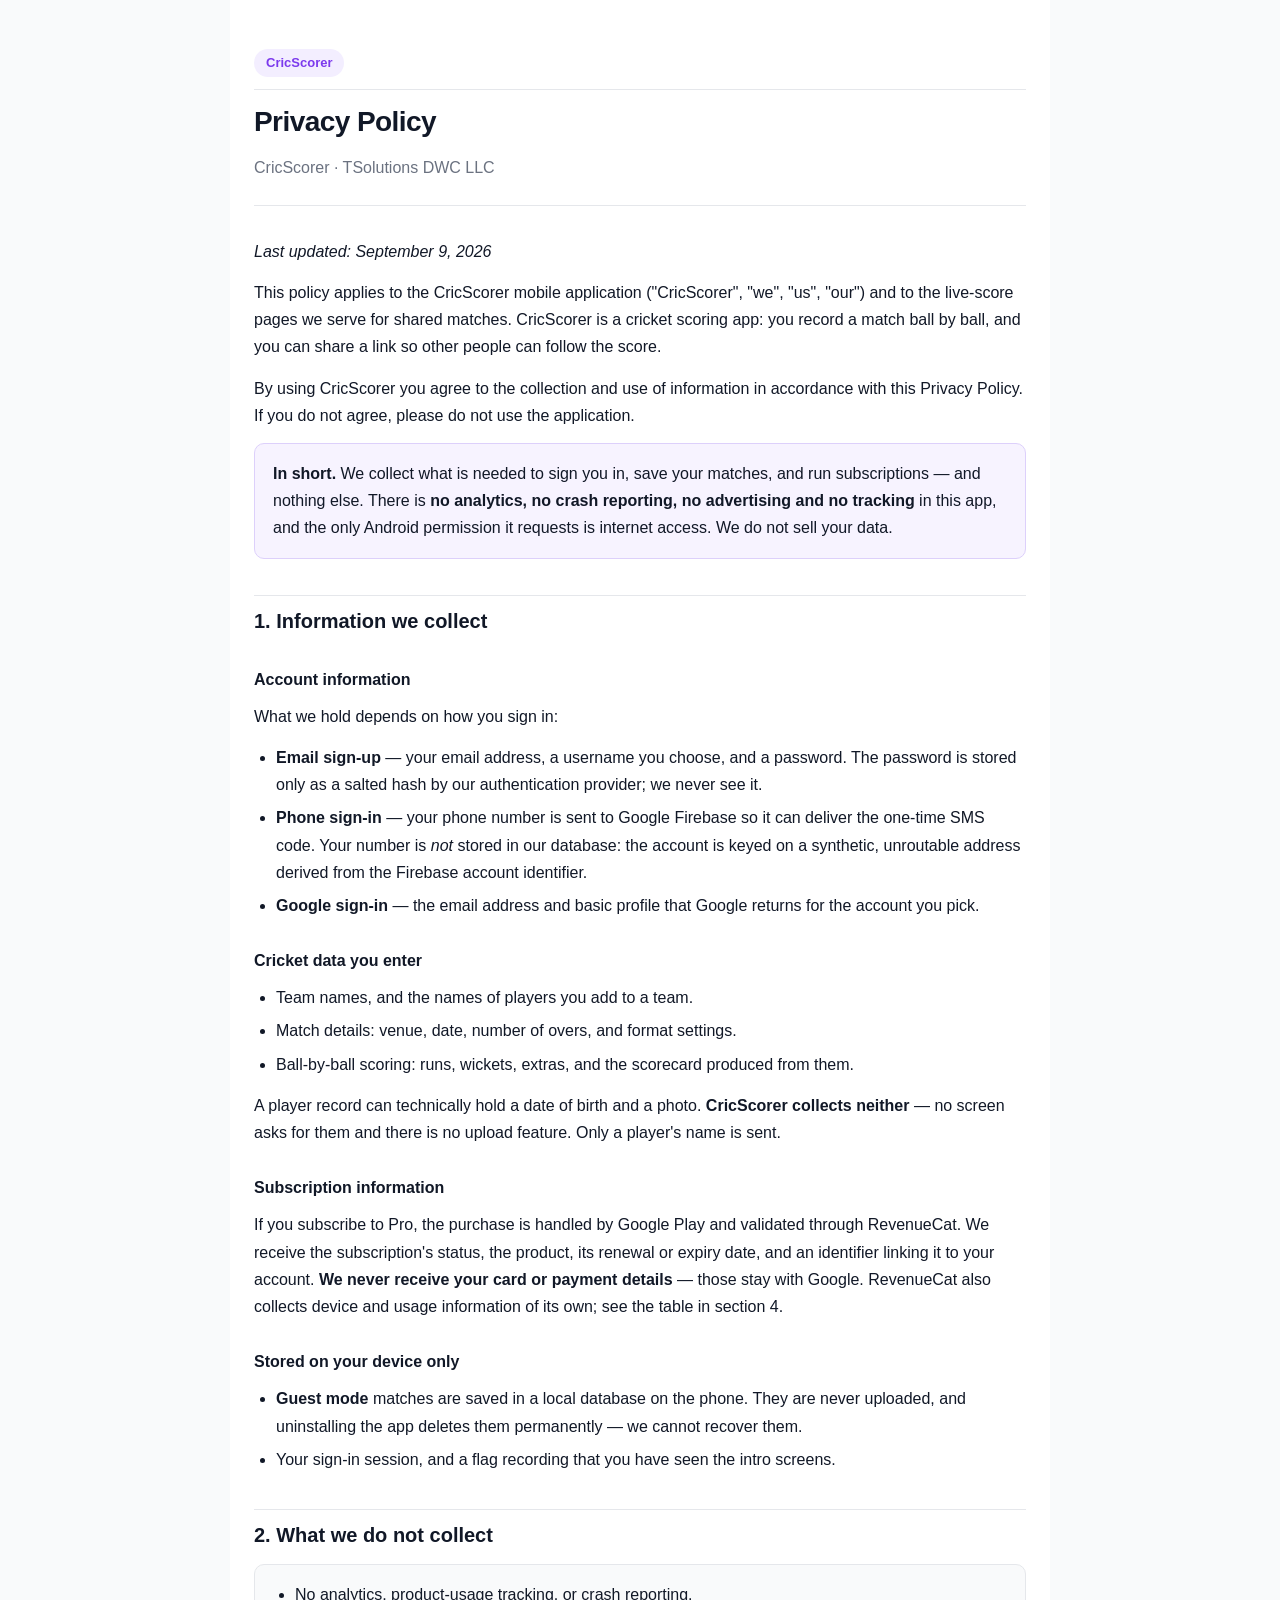
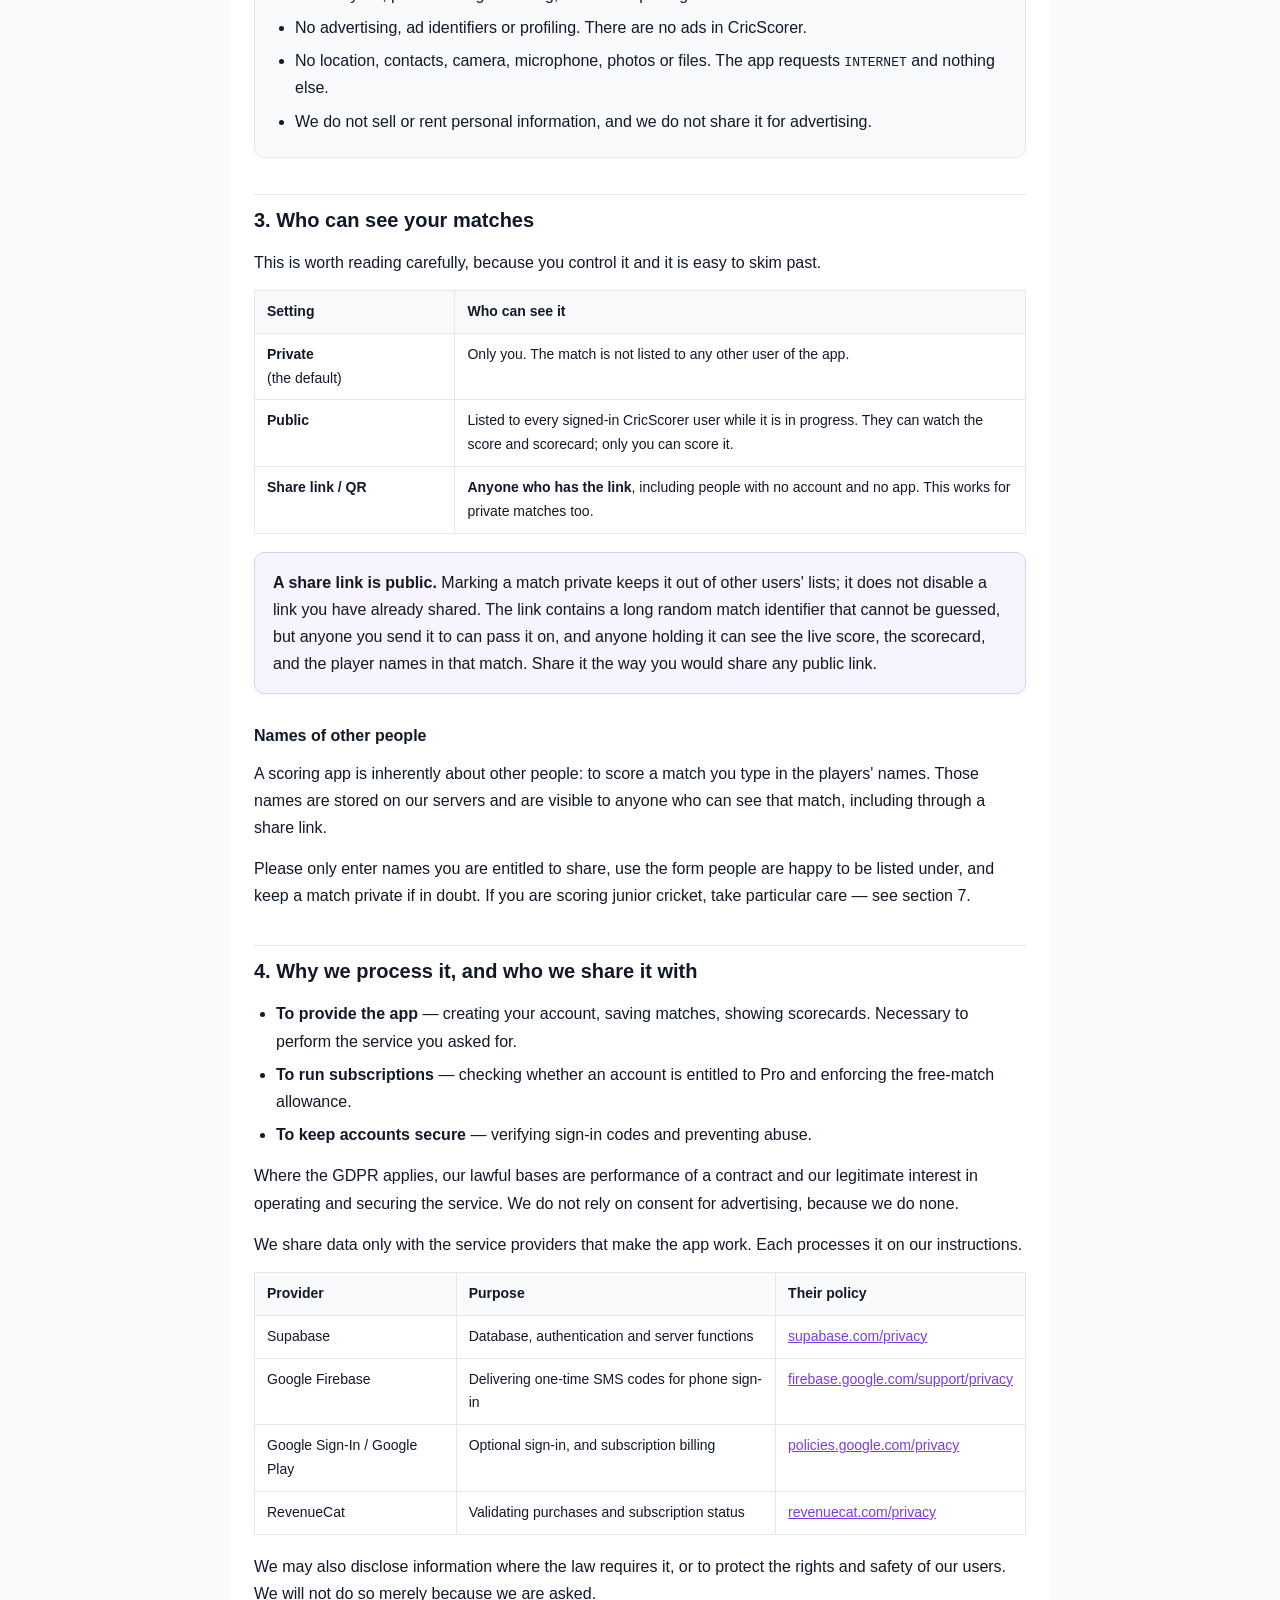
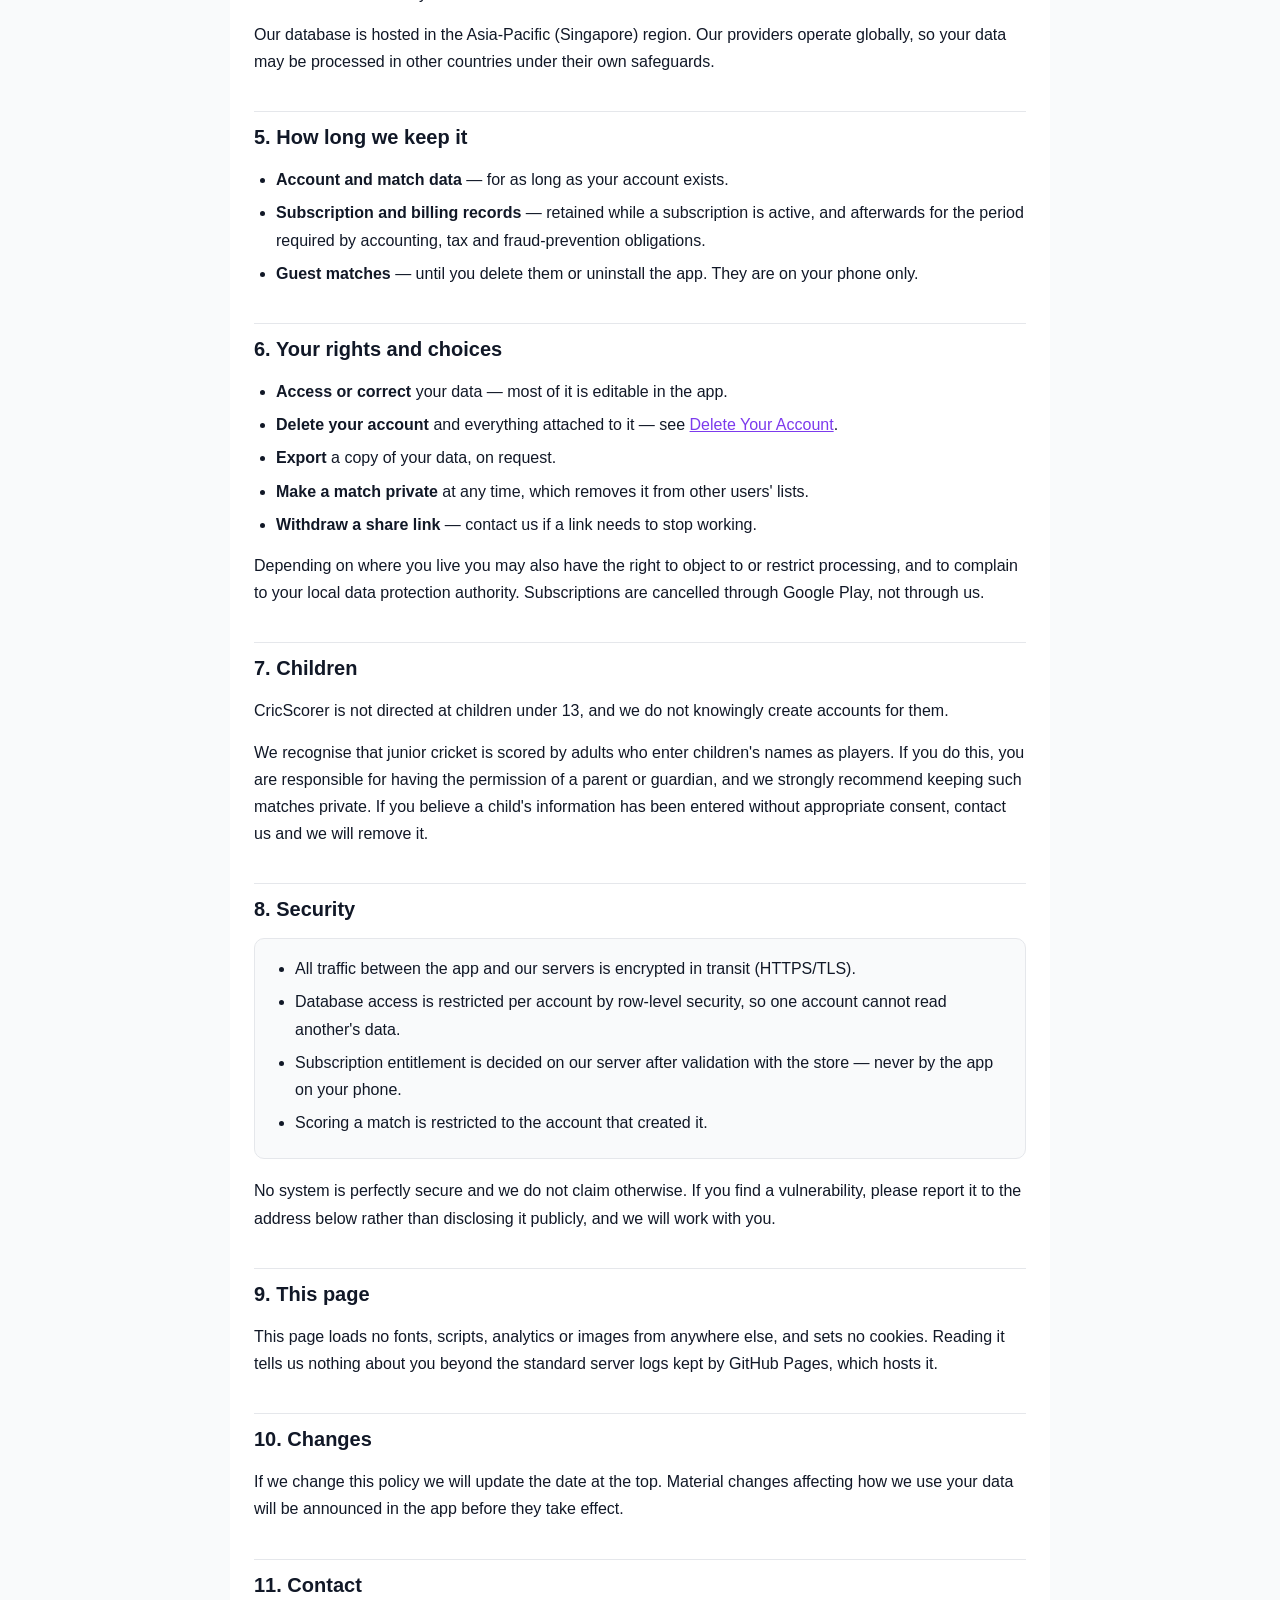
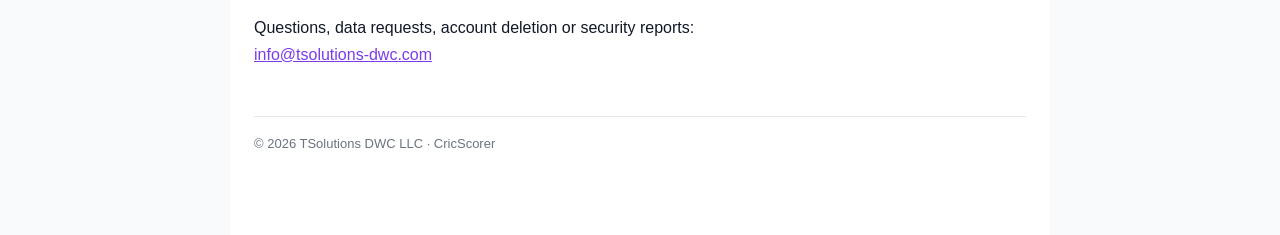
==== cricscorer/privacy-policy.html @ c548877e "Add CricScorer privacy policy and account deletion pages Follows the existing per-app convention (sp" ====
<!DOCTYPE html>
<html lang="en">
<head>
<meta charset="UTF-8">
<meta name="viewport" content="width=device-width, initial-scale=1.0">
<title>CricScorer Privacy Policy</title>
<style>
  :root { --primary: #7C3AED; --ink: #111827; --muted: #6B7280; --border: #E5E7EB; --bg: #FFFFFF; --bg-soft: #F9FAFB; }
  * { box-sizing: border-box; }
  body { font-family: -apple-system, BlinkMacSystemFont, "Segoe UI", Roboto, "Helvetica Neue", Arial, sans-serif; color: var(--ink); line-height: 1.7; margin: 0; background: var(--bg-soft); }
  .wrap { max-width: 820px; margin: 0 auto; padding: 48px 24px 80px; background: var(--bg); }
  header { border-bottom: 1px solid var(--border); padding-bottom: 24px; margin-bottom: 32px; }
  header h1 { font-size: 28px; margin: 0 0 8px; letter-spacing: -0.02em; }
  header p { margin: 0; color: var(--muted); }
  .badge { display: inline-block; background: #F3EEFF; color: var(--primary); font-size: 13px; font-weight: 600; border-radius: 999px; padding: 3px 12px; margin-bottom: 12px; }
  h1 { font-size: 20px; margin: 36px 0 12px; padding-top: 8px; border-top: 1px solid var(--border); color: var(--ink); }
  h1:first-child { border-top: none; }
  h2 { font-size: 16px; margin: 28px 0 10px; color: var(--ink); }
  p { margin: 0 0 14px; }
  ul, ol { margin: 0 0 14px; padding-left: 22px; }
  li { margin-bottom: 6px; }
  table { width: 100%; border-collapse: collapse; margin: 12px 0 18px; font-size: 14px; }
  th, td { text-align: left; border: 1px solid var(--border); padding: 9px 12px; vertical-align: top; }
  th { background: var(--bg-soft); font-weight: 600; }
  .box { background: var(--bg-soft); border: 1px solid var(--border); border-radius: 10px; padding: 16px 18px; margin: 8px 0 18px; }
  .box.flag { background: #F7F3FF; border-color: #DDD0FB; }
  a { color: var(--primary); }
  footer { margin-top: 48px; padding-top: 16px; border-top: 1px solid var(--border); color: var(--muted); font-size: 13px; }
  @media (max-width: 600px) { .wrap { padding: 32px 18px 60px; } header h1 { font-size: 24px; } table { display: block; overflow-x: auto; } }
</style>
</head>
<body>
<div class="wrap">
<header>
  <span class="badge">CricScorer</span>
  <h1>Privacy Policy</h1>
  <p>CricScorer &middot; TSolutions DWC LLC</p>
</header>

<p><em>Last updated: September 9, 2026</em></p>

<p>This policy applies to the CricScorer mobile application ("CricScorer", "we", "us", "our") and to the live-score pages we serve for shared matches. CricScorer is a cricket scoring app: you record a match ball by ball, and you can share a link so other people can follow the score.</p>

<p>By using CricScorer you agree to the collection and use of information in accordance with this Privacy Policy. If you do not agree, please do not use the application.</p>

<div class="box flag">
<p style="margin:0"><strong>In short.</strong> We collect what is needed to sign you in, save your matches, and run subscriptions — and nothing else. There is <strong>no analytics, no crash reporting, no advertising and no tracking</strong> in this app, and the only Android permission it requests is internet access. We do not sell your data.</p>
</div>

<h1>1. Information we collect</h1>

<h2>Account information</h2>
<p>What we hold depends on how you sign in:</p>
<ul>
  <li><strong>Email sign-up</strong> — your email address, a username you choose, and a password. The password is stored only as a salted hash by our authentication provider; we never see it.</li>
  <li><strong>Phone sign-in</strong> — your phone number is sent to Google Firebase so it can deliver the one-time SMS code. Your number is <em>not</em> stored in our database: the account is keyed on a synthetic, unroutable address derived from the Firebase account identifier.</li>
  <li><strong>Google sign-in</strong> — the email address and basic profile that Google returns for the account you pick.</li>
</ul>

<h2>Cricket data you enter</h2>
<ul>
  <li>Team names, and the names of players you add to a team.</li>
  <li>Match details: venue, date, number of overs, and format settings.</li>
  <li>Ball-by-ball scoring: runs, wickets, extras, and the scorecard produced from them.</li>
</ul>
<p>A player record can technically hold a date of birth and a photo. <strong>CricScorer collects neither</strong> — no screen asks for them and there is no upload feature. Only a player's name is sent.</p>

<h2>Subscription information</h2>
<p>If you subscribe to Pro, the purchase is handled by Google Play and validated through RevenueCat. We receive the subscription's status, the product, its renewal or expiry date, and an identifier linking it to your account. <strong>We never receive your card or payment details</strong> — those stay with Google. RevenueCat also collects device and usage information of its own; see the table in section 4.</p>

<h2>Stored on your device only</h2>
<ul>
  <li><strong>Guest mode</strong> matches are saved in a local database on the phone. They are never uploaded, and uninstalling the app deletes them permanently — we cannot recover them.</li>
  <li>Your sign-in session, and a flag recording that you have seen the intro screens.</li>
</ul>

<h1>2. What we do not collect</h1>
<div class="box">
<ul style="margin:0">
  <li>No analytics, product-usage tracking, or crash reporting.</li>
  <li>No advertising, ad identifiers or profiling. There are no ads in CricScorer.</li>
  <li>No location, contacts, camera, microphone, photos or files. The app requests <code>INTERNET</code> and nothing else.</li>
  <li>We do not sell or rent personal information, and we do not share it for advertising.</li>
</ul>
</div>

<h1>3. Who can see your matches</h1>
<p>This is worth reading carefully, because you control it and it is easy to skim past.</p>

<table>
  <tr><th style="width:26%">Setting</th><th>Who can see it</th></tr>
  <tr><td><strong>Private</strong><br>(the default)</td><td>Only you. The match is not listed to any other user of the app.</td></tr>
  <tr><td><strong>Public</strong></td><td>Listed to every signed-in CricScorer user while it is in progress. They can watch the score and scorecard; only you can score it.</td></tr>
  <tr><td><strong>Share link / QR</strong></td><td><strong>Anyone who has the link</strong>, including people with no account and no app. This works for private matches too.</td></tr>
</table>

<div class="box flag">
<p style="margin:0"><strong>A share link is public.</strong> Marking a match private keeps it out of other users' lists; it does not disable a link you have already shared. The link contains a long random match identifier that cannot be guessed, but anyone you send it to can pass it on, and anyone holding it can see the live score, the scorecard, and the player names in that match. Share it the way you would share any public link.</p>
</div>

<h2>Names of other people</h2>
<p>A scoring app is inherently about other people: to score a match you type in the players' names. Those names are stored on our servers and are visible to anyone who can see that match, including through a share link.</p>
<p>Please only enter names you are entitled to share, use the form people are happy to be listed under, and keep a match private if in doubt. If you are scoring junior cricket, take particular care — see section 7.</p>

<h1>4. Why we process it, and who we share it with</h1>
<ul>
  <li><strong>To provide the app</strong> — creating your account, saving matches, showing scorecards. Necessary to perform the service you asked for.</li>
  <li><strong>To run subscriptions</strong> — checking whether an account is entitled to Pro and enforcing the free-match allowance.</li>
  <li><strong>To keep accounts secure</strong> — verifying sign-in codes and preventing abuse.</li>
</ul>
<p>Where the GDPR applies, our lawful bases are performance of a contract and our legitimate interest in operating and securing the service. We do not rely on consent for advertising, because we do none.</p>

<p>We share data only with the service providers that make the app work. Each processes it on our instructions.</p>
<table>
  <tr><th>Provider</th><th>Purpose</th><th>Their policy</th></tr>
  <tr><td>Supabase</td><td>Database, authentication and server functions</td><td><a href="https://supabase.com/privacy" rel="noopener">supabase.com/privacy</a></td></tr>
  <tr><td>Google Firebase</td><td>Delivering one-time SMS codes for phone sign-in</td><td><a href="https://firebase.google.com/support/privacy" rel="noopener">firebase.google.com/support/privacy</a></td></tr>
  <tr><td>Google Sign-In / Google Play</td><td>Optional sign-in, and subscription billing</td><td><a href="https://policies.google.com/privacy" rel="noopener">policies.google.com/privacy</a></td></tr>
  <tr><td>RevenueCat</td><td>Validating purchases and subscription status</td><td><a href="https://www.revenuecat.com/privacy" rel="noopener">revenuecat.com/privacy</a></td></tr>
</table>
<p>We may also disclose information where the law requires it, or to protect the rights and safety of our users. We will not do so merely because we are asked.</p>
<p>Our database is hosted in the Asia-Pacific (Singapore) region. Our providers operate globally, so your data may be processed in other countries under their own safeguards.</p>

<h1>5. How long we keep it</h1>
<ul>
  <li><strong>Account and match data</strong> — for as long as your account exists.</li>
  <li><strong>Subscription and billing records</strong> — retained while a subscription is active, and afterwards for the period required by accounting, tax and fraud-prevention obligations.</li>
  <li><strong>Guest matches</strong> — until you delete them or uninstall the app. They are on your phone only.</li>
</ul>

<h1>6. Your rights and choices</h1>
<ul>
  <li><strong>Access or correct</strong> your data — most of it is editable in the app.</li>
  <li><strong>Delete your account</strong> and everything attached to it — see <a href="account-deletion.html">Delete Your Account</a>.</li>
  <li><strong>Export</strong> a copy of your data, on request.</li>
  <li><strong>Make a match private</strong> at any time, which removes it from other users' lists.</li>
  <li><strong>Withdraw a share link</strong> — contact us if a link needs to stop working.</li>
</ul>
<p>Depending on where you live you may also have the right to object to or restrict processing, and to complain to your local data protection authority. Subscriptions are cancelled through Google Play, not through us.</p>

<h1>7. Children</h1>
<p>CricScorer is not directed at children under 13, and we do not knowingly create accounts for them.</p>
<p>We recognise that junior cricket is scored by adults who enter children's names as players. If you do this, you are responsible for having the permission of a parent or guardian, and we strongly recommend keeping such matches private. If you believe a child's information has been entered without appropriate consent, contact us and we will remove it.</p>

<h1>8. Security</h1>
<div class="box">
<ul style="margin:0">
  <li>All traffic between the app and our servers is encrypted in transit (HTTPS/TLS).</li>
  <li>Database access is restricted per account by row-level security, so one account cannot read another's data.</li>
  <li>Subscription entitlement is decided on our server after validation with the store — never by the app on your phone.</li>
  <li>Scoring a match is restricted to the account that created it.</li>
</ul>
</div>
<p>No system is perfectly secure and we do not claim otherwise. If you find a vulnerability, please report it to the address below rather than disclosing it publicly, and we will work with you.</p>

<h1>9. This page</h1>
<p>This page loads no fonts, scripts, analytics or images from anywhere else, and sets no cookies. Reading it tells us nothing about you beyond the standard server logs kept by GitHub Pages, which hosts it.</p>

<h1>10. Changes</h1>
<p>If we change this policy we will update the date at the top. Material changes affecting how we use your data will be announced in the app before they take effect.</p>

<h1>11. Contact</h1>
<p>Questions, data requests, account deletion or security reports:<br>
<a href="mailto:info@tsolutions-dwc.com">info@tsolutions-dwc.com</a></p>

<footer>&copy; 2026 TSolutions DWC LLC &middot; CricScorer</footer>
</div>
</body>
</html>
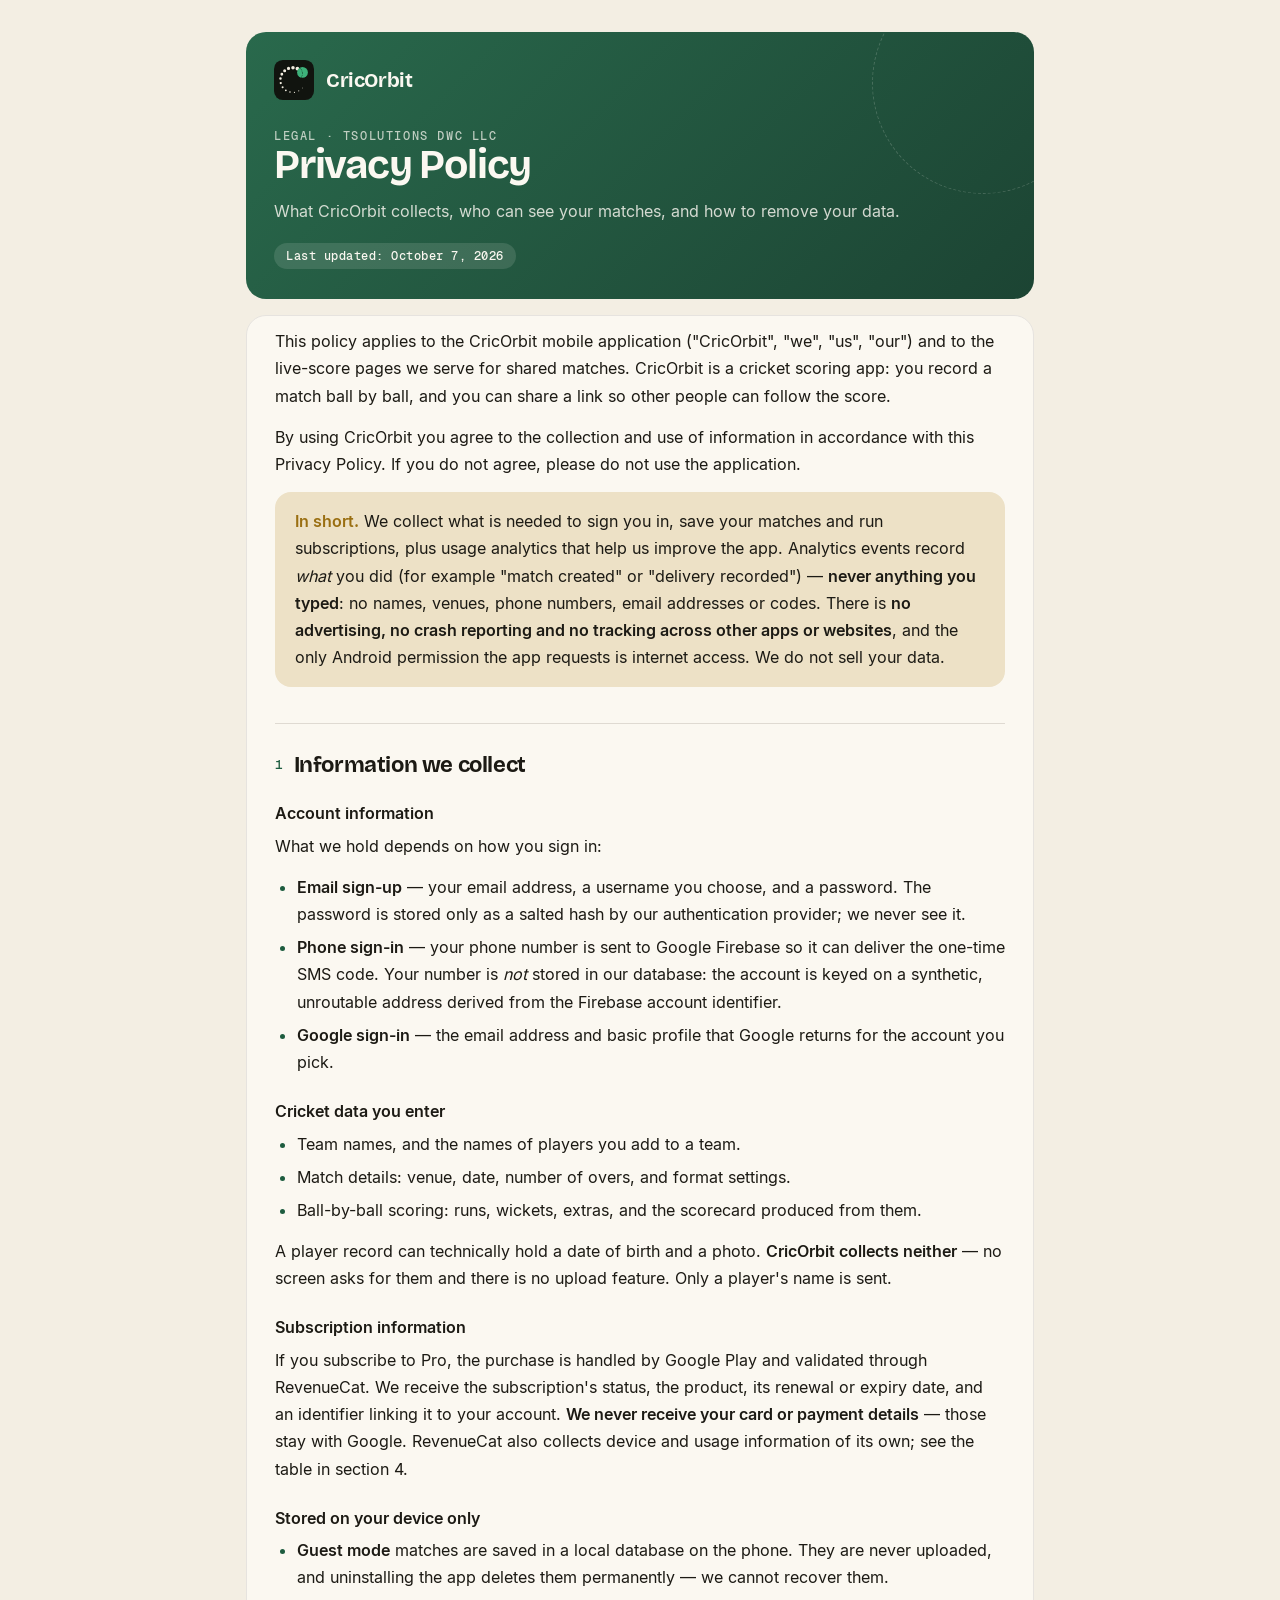
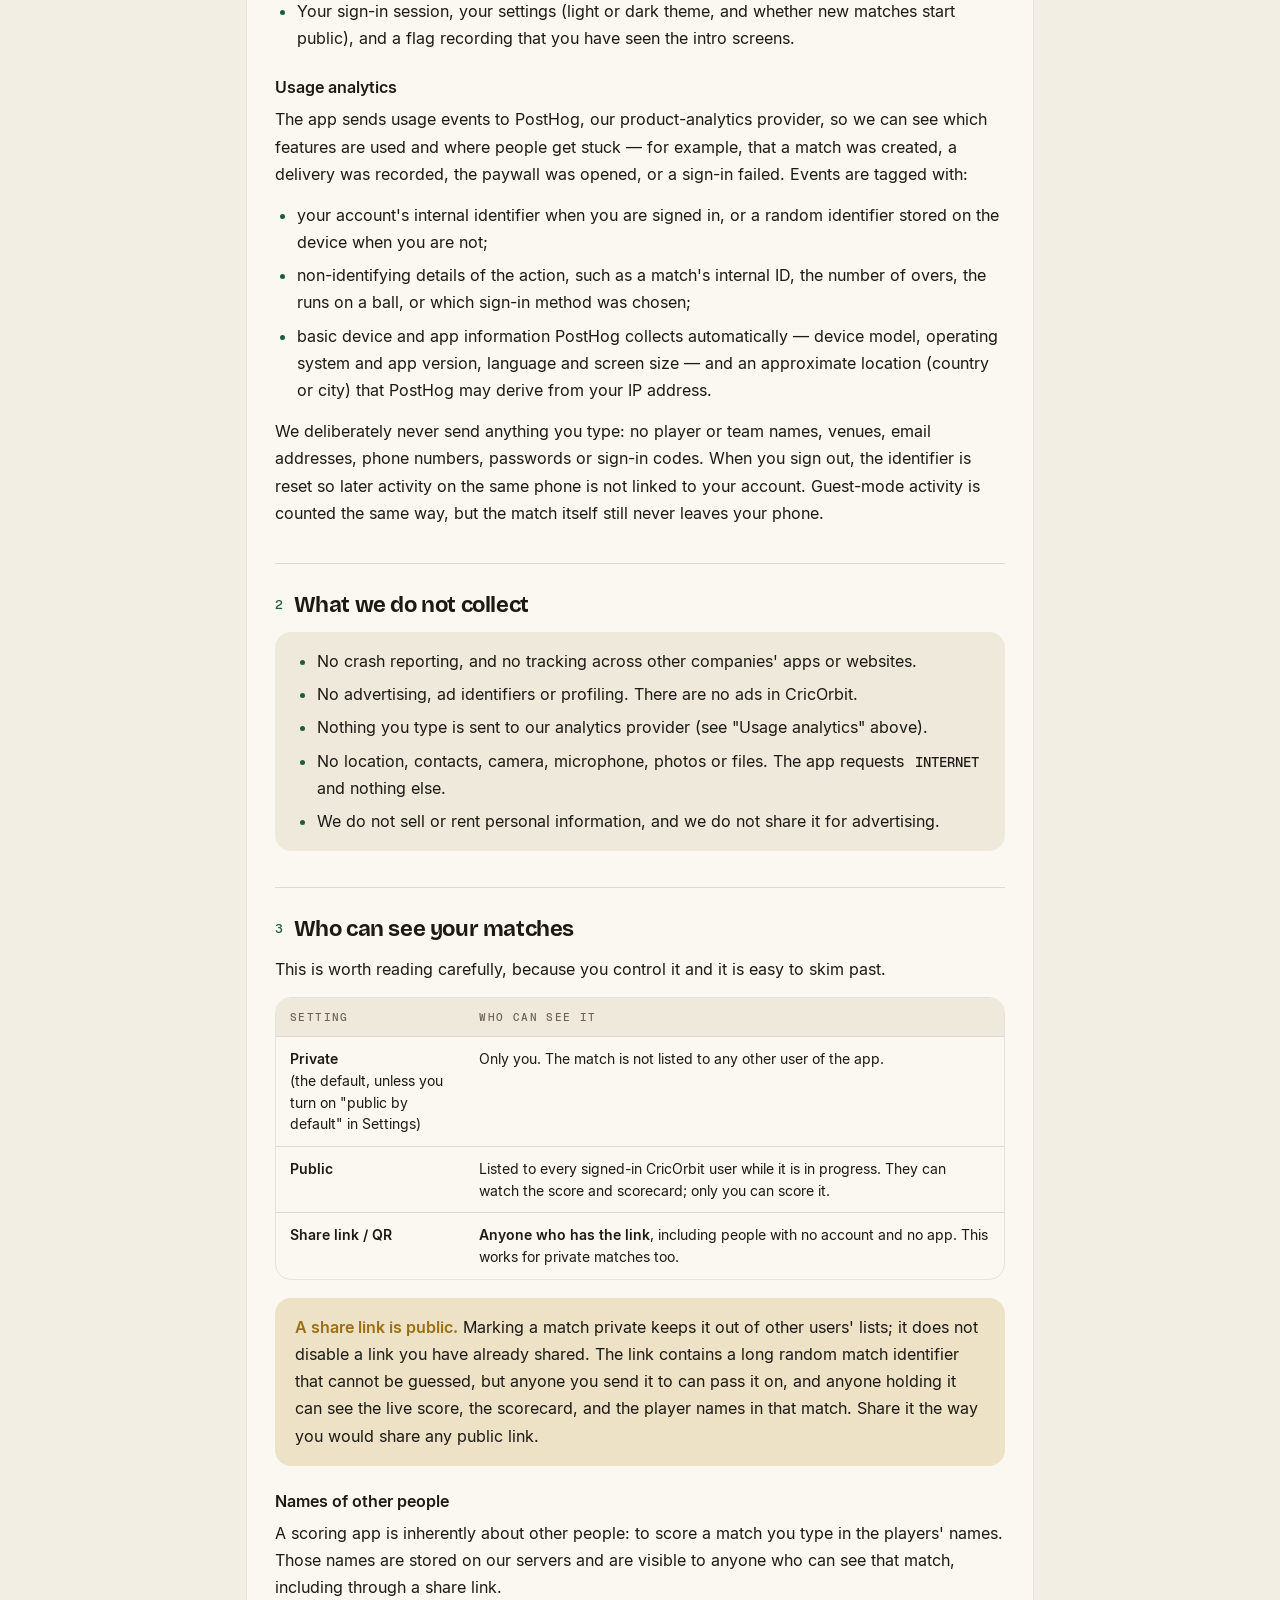
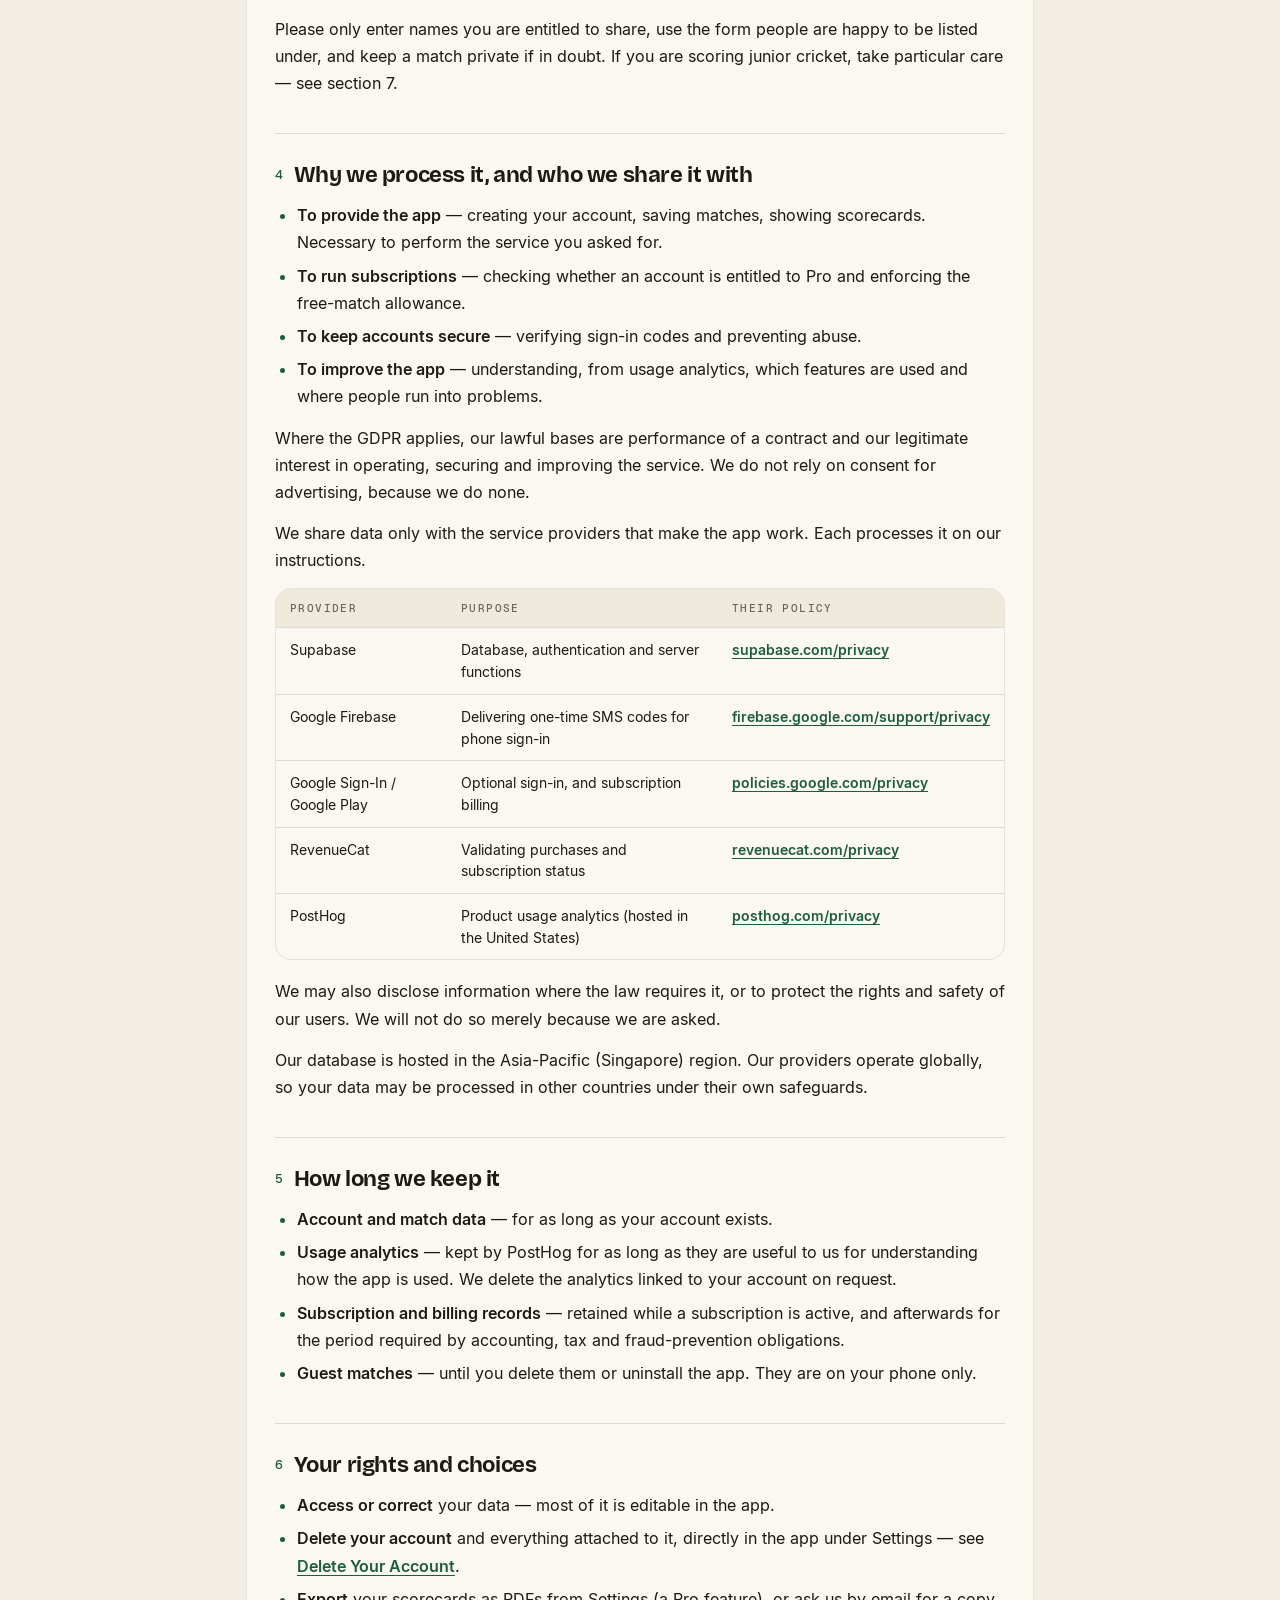
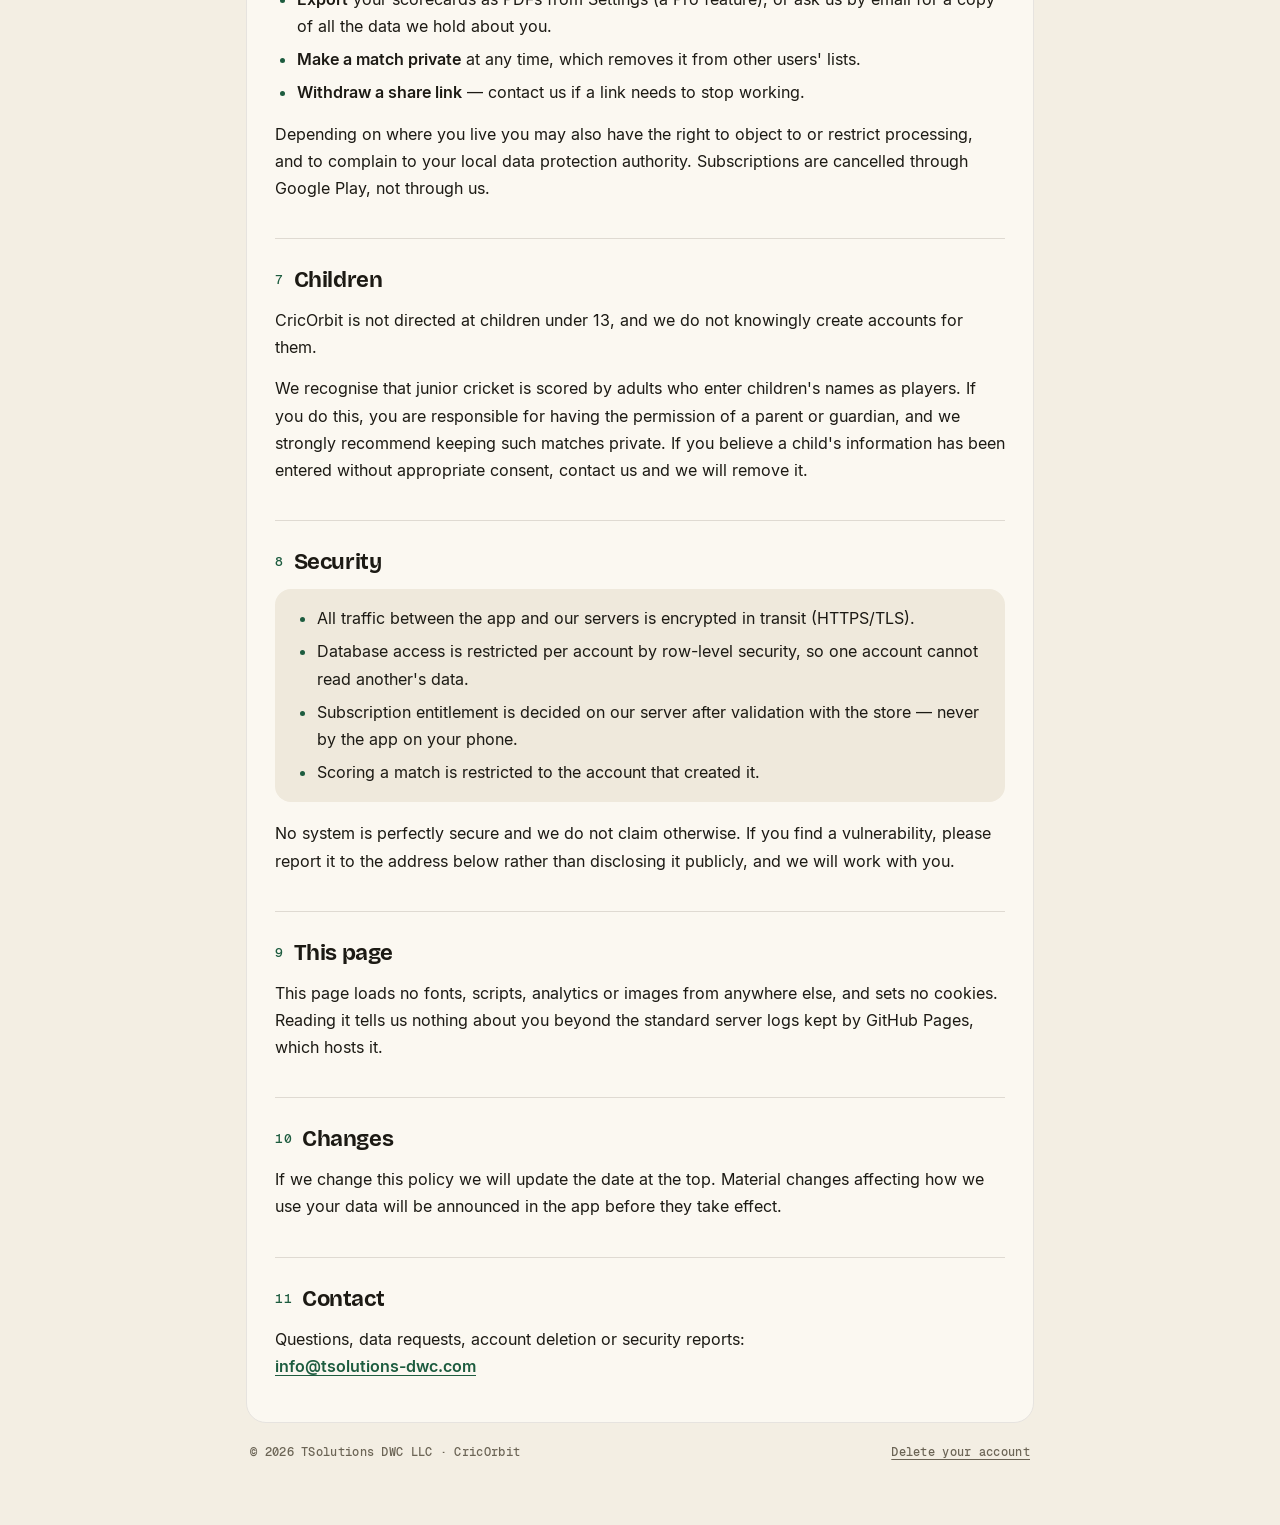
==== commit d772be80: "CricOrbit: restyle the policy pages and bring their wording up to date Design: the app's CricOrbit s" ====
--- a/cricscorer/privacy-policy.html
+++ b/cricscorer/privacy-policy.html
@@ -3,53 +3,32 @@
 <head>
 <meta charset="UTF-8">
 <meta name="viewport" content="width=device-width, initial-scale=1.0">
-<title>CricScorer Privacy Policy</title>
-<style>
-  :root { --primary: #7C3AED; --ink: #111827; --muted: #6B7280; --border: #E5E7EB; --bg: #FFFFFF; --bg-soft: #F9FAFB; }
-  * { box-sizing: border-box; }
-  body { font-family: -apple-system, BlinkMacSystemFont, "Segoe UI", Roboto, "Helvetica Neue", Arial, sans-serif; color: var(--ink); line-height: 1.7; margin: 0; background: var(--bg-soft); }
-  .wrap { max-width: 820px; margin: 0 auto; padding: 48px 24px 80px; background: var(--bg); }
-  header { border-bottom: 1px solid var(--border); padding-bottom: 24px; margin-bottom: 32px; }
-  header h1 { font-size: 28px; margin: 0 0 8px; letter-spacing: -0.02em; }
-  header p { margin: 0; color: var(--muted); }
-  .badge { display: inline-block; background: #F3EEFF; color: var(--primary); font-size: 13px; font-weight: 600; border-radius: 999px; padding: 3px 12px; margin-bottom: 12px; }
-  h1 { font-size: 20px; margin: 36px 0 12px; padding-top: 8px; border-top: 1px solid var(--border); color: var(--ink); }
-  h1:first-child { border-top: none; }
-  h2 { font-size: 16px; margin: 28px 0 10px; color: var(--ink); }
-  p { margin: 0 0 14px; }
-  ul, ol { margin: 0 0 14px; padding-left: 22px; }
-  li { margin-bottom: 6px; }
-  table { width: 100%; border-collapse: collapse; margin: 12px 0 18px; font-size: 14px; }
-  th, td { text-align: left; border: 1px solid var(--border); padding: 9px 12px; vertical-align: top; }
-  th { background: var(--bg-soft); font-weight: 600; }
-  .box { background: var(--bg-soft); border: 1px solid var(--border); border-radius: 10px; padding: 16px 18px; margin: 8px 0 18px; }
-  .box.flag { background: #F7F3FF; border-color: #DDD0FB; }
-  a { color: var(--primary); }
-  footer { margin-top: 48px; padding-top: 16px; border-top: 1px solid var(--border); color: var(--muted); font-size: 13px; }
-  @media (max-width: 600px) { .wrap { padding: 32px 18px 60px; } header h1 { font-size: 24px; } table { display: block; overflow-x: auto; } }
-</style>
+<title>CricOrbit Privacy Policy</title>
+<meta name="theme-color" content="#1D5C3F">
+<link rel="stylesheet" href="orbit.css">
 </head>
 <body>
 <div class="wrap">
-<header>
-  <span class="badge">CricScorer</span>
+<header class="hero">
+  <div class="brand"><svg viewBox="0 0 72 72" aria-hidden="true"><rect width="72" height="72" rx="16" fill="#11140F"/><g transform="translate(-18 -18) translate(19.385 21.713) scale(1.012)"><path fill="#F2EDE0" d="M 48.153,46.141 a 0.7,0.7 0 1,0 1.4,0 a 0.7,0.7 0 1,0 -1.4,0 Z M 41.746,51.242 a 0.92,0.92 0 1,0 1.84,0 a 0.92,0.92 0 1,0 -1.84,0 Z M 33.922,53.786 a 1.14,1.14 0 1,0 2.28,0 a 1.14,1.14 0 1,0 -2.28,0 Z M 25.691,53.436 a 1.36,1.36 0 1,0 2.72,0 a 1.36,1.36 0 1,0 -2.72,0 Z M 18.118,50.239 a 1.58,1.58 0 1,0 3.16,0 a 1.58,1.58 0 1,0 -3.16,0 Z M 12.179,44.619 a 1.8,1.8 0 1,0 3.6,0 a 1.8,1.8 0 1,0 -3.6,0 Z M 8.633,37.322 a 2.02,2.02 0 1,0 4.04,0 a 2.02,2.02 0 1,0 -4.04,0 Z M 7.924,29.319 a 2.24,2.24 0 1,0 4.48,0 a 2.24,2.24 0 1,0 -4.48,0 Z M 10.115,21.672 a 2.46,2.46 0 1,0 4.92,0 a 2.46,2.46 0 1,0 -4.92,0 Z M 14.887,15.396 a 2.68,2.68 0 1,0 5.36,0 a 2.68,2.68 0 1,0 -5.36,0 Z M 21.576,11.327 a 2.9,2.9 0 1,0 5.8,0 a 2.9,2.9 0 1,0 -5.8,0 Z M 29.264,10.003 a 3.12,3.12 0 1,0 6.24,0 a 3.12,3.12 0 1,0 -6.24,0 Z M 36.901,11.602 a 3.34,3.34 0 1,0 6.68,0 a 3.34,3.34 0 1,0 -6.68,0 Z"/><path fill="#3DB17A" d="M 39.7,18.4 a 9.6,9.6 0 1,0 19.2,0 a 9.6,9.6 0 1,0 -19.2,0 Z"/><path fill="#07170E" d="M 44.4,11.2 a 0.8,0.8 0 1,0 1.6,0 a 0.8,0.8 0 1,0 -1.6,0 Z M 46.217,13.406 a 0.8,0.8 0 1,0 1.6,0 a 0.8,0.8 0 1,0 -1.6,0 Z M 47.467,15.756 a 0.8,0.8 0 1,0 1.6,0 a 0.8,0.8 0 1,0 -1.6,0 Z M 48.15,18.25 a 0.8,0.8 0 1,0 1.6,0 a 0.8,0.8 0 1,0 -1.6,0 Z M 48.267,20.889 a 0.8,0.8 0 1,0 1.6,0 a 0.8,0.8 0 1,0 -1.6,0 Z M 47.817,23.672 a 0.8,0.8 0 1,0 1.6,0 a 0.8,0.8 0 1,0 -1.6,0 Z M 46.8,26.6 a 0.8,0.8 0 1,0 1.6,0 a 0.8,0.8 0 1,0 -1.6,0 Z"/></g></svg><span>CricOrbit</span></div>
+  <p class="eyebrow">Legal &middot; TSolutions DWC LLC</p>
   <h1>Privacy Policy</h1>
-  <p>CricScorer &middot; TSolutions DWC LLC</p>
+  <p>What CricOrbit collects, who can see your matches, and how to remove your data.</p>
+  <span class="updated">Last updated: October 7, 2026</span>
 </header>
 
-<p><em>Last updated: September 9, 2026</em></p>
+<main>
+<p>This policy applies to the CricOrbit mobile application ("CricOrbit", "we", "us", "our") and to the live-score pages we serve for shared matches. CricOrbit is a cricket scoring app: you record a match ball by ball, and you can share a link so other people can follow the score.</p>
 
-<p>This policy applies to the CricScorer mobile application ("CricScorer", "we", "us", "our") and to the live-score pages we serve for shared matches. CricScorer is a cricket scoring app: you record a match ball by ball, and you can share a link so other people can follow the score.</p>
-
-<p>By using CricScorer you agree to the collection and use of information in accordance with this Privacy Policy. If you do not agree, please do not use the application.</p>
+<p>By using CricOrbit you agree to the collection and use of information in accordance with this Privacy Policy. If you do not agree, please do not use the application.</p>
 
 <div class="box flag">
-<p style="margin:0"><strong>In short.</strong> We collect what is needed to sign you in, save your matches, and run subscriptions — and nothing else. There is <strong>no analytics, no crash reporting, no advertising and no tracking</strong> in this app, and the only Android permission it requests is internet access. We do not sell your data.</p>
+<p style="margin:0"><strong>In short.</strong> We collect what is needed to sign you in, save your matches and run subscriptions, plus usage analytics that help us improve the app. Analytics events record <em>what</em> you did (for example "match created" or "delivery recorded") — <strong>never anything you typed</strong>: no names, venues, phone numbers, email addresses or codes. There is <strong>no advertising, no crash reporting and no tracking across other apps or websites</strong>, and the only Android permission the app requests is internet access. We do not sell your data.</p>
 </div>
 
-<h1>1. Information we collect</h1>
+<h2><span class="num">1</span>Information we collect</h2>
 
-<h2>Account information</h2>
+<h3>Account information</h3>
 <p>What we hold depends on how you sign in:</p>
 <ul>
   <li><strong>Email sign-up</strong> — your email address, a username you choose, and a password. The password is stored only as a salted hash by our authentication provider; we never see it.</li>
@@ -57,92 +36,105 @@
   <li><strong>Google sign-in</strong> — the email address and basic profile that Google returns for the account you pick.</li>
 </ul>
 
-<h2>Cricket data you enter</h2>
+<h3>Cricket data you enter</h3>
 <ul>
   <li>Team names, and the names of players you add to a team.</li>
   <li>Match details: venue, date, number of overs, and format settings.</li>
   <li>Ball-by-ball scoring: runs, wickets, extras, and the scorecard produced from them.</li>
 </ul>
-<p>A player record can technically hold a date of birth and a photo. <strong>CricScorer collects neither</strong> — no screen asks for them and there is no upload feature. Only a player's name is sent.</p>
+<p>A player record can technically hold a date of birth and a photo. <strong>CricOrbit collects neither</strong> — no screen asks for them and there is no upload feature. Only a player's name is sent.</p>
 
-<h2>Subscription information</h2>
+<h3>Subscription information</h3>
 <p>If you subscribe to Pro, the purchase is handled by Google Play and validated through RevenueCat. We receive the subscription's status, the product, its renewal or expiry date, and an identifier linking it to your account. <strong>We never receive your card or payment details</strong> — those stay with Google. RevenueCat also collects device and usage information of its own; see the table in section 4.</p>
 
-<h2>Stored on your device only</h2>
+<h3>Stored on your device only</h3>
 <ul>
   <li><strong>Guest mode</strong> matches are saved in a local database on the phone. They are never uploaded, and uninstalling the app deletes them permanently — we cannot recover them.</li>
-  <li>Your sign-in session, and a flag recording that you have seen the intro screens.</li>
+  <li>Your sign-in session, your settings (light or dark theme, and whether new matches start public), and a flag recording that you have seen the intro screens.</li>
 </ul>
 
-<h1>2. What we do not collect</h1>
+<h3>Usage analytics</h3>
+<p>The app sends usage events to PostHog, our product-analytics provider, so we can see which features are used and where people get stuck — for example, that a match was created, a delivery was recorded, the paywall was opened, or a sign-in failed. Events are tagged with:</p>
+<ul>
+  <li>your account's internal identifier when you are signed in, or a random identifier stored on the device when you are not;</li>
+  <li>non-identifying details of the action, such as a match's internal ID, the number of overs, the runs on a ball, or which sign-in method was chosen;</li>
+  <li>basic device and app information PostHog collects automatically — device model, operating system and app version, language and screen size — and an approximate location (country or city) that PostHog may derive from your IP address.</li>
+</ul>
+<p>We deliberately never send anything you type: no player or team names, venues, email addresses, phone numbers, passwords or sign-in codes. When you sign out, the identifier is reset so later activity on the same phone is not linked to your account. Guest-mode activity is counted the same way, but the match itself still never leaves your phone.</p>
+
+<h2><span class="num">2</span>What we do not collect</h2>
 <div class="box">
 <ul style="margin:0">
-  <li>No analytics, product-usage tracking, or crash reporting.</li>
-  <li>No advertising, ad identifiers or profiling. There are no ads in CricScorer.</li>
+  <li>No crash reporting, and no tracking across other companies' apps or websites.</li>
+  <li>No advertising, ad identifiers or profiling. There are no ads in CricOrbit.</li>
+  <li>Nothing you type is sent to our analytics provider (see "Usage analytics" above).</li>
   <li>No location, contacts, camera, microphone, photos or files. The app requests <code>INTERNET</code> and nothing else.</li>
   <li>We do not sell or rent personal information, and we do not share it for advertising.</li>
 </ul>
 </div>
 
-<h1>3. Who can see your matches</h1>
+<h2><span class="num">3</span>Who can see your matches</h2>
 <p>This is worth reading carefully, because you control it and it is easy to skim past.</p>
 
-<table>
+<div class="table"><table>
   <tr><th style="width:26%">Setting</th><th>Who can see it</th></tr>
-  <tr><td><strong>Private</strong><br>(the default)</td><td>Only you. The match is not listed to any other user of the app.</td></tr>
-  <tr><td><strong>Public</strong></td><td>Listed to every signed-in CricScorer user while it is in progress. They can watch the score and scorecard; only you can score it.</td></tr>
+  <tr><td><strong>Private</strong><br>(the default, unless you turn on "public by default" in Settings)</td><td>Only you. The match is not listed to any other user of the app.</td></tr>
+  <tr><td><strong>Public</strong></td><td>Listed to every signed-in CricOrbit user while it is in progress. They can watch the score and scorecard; only you can score it.</td></tr>
   <tr><td><strong>Share link / QR</strong></td><td><strong>Anyone who has the link</strong>, including people with no account and no app. This works for private matches too.</td></tr>
-</table>
+</table></div>
 
 <div class="box flag">
 <p style="margin:0"><strong>A share link is public.</strong> Marking a match private keeps it out of other users' lists; it does not disable a link you have already shared. The link contains a long random match identifier that cannot be guessed, but anyone you send it to can pass it on, and anyone holding it can see the live score, the scorecard, and the player names in that match. Share it the way you would share any public link.</p>
 </div>
 
-<h2>Names of other people</h2>
+<h3>Names of other people</h3>
 <p>A scoring app is inherently about other people: to score a match you type in the players' names. Those names are stored on our servers and are visible to anyone who can see that match, including through a share link.</p>
 <p>Please only enter names you are entitled to share, use the form people are happy to be listed under, and keep a match private if in doubt. If you are scoring junior cricket, take particular care — see section 7.</p>
 
-<h1>4. Why we process it, and who we share it with</h1>
+<h2><span class="num">4</span>Why we process it, and who we share it with</h2>
 <ul>
   <li><strong>To provide the app</strong> — creating your account, saving matches, showing scorecards. Necessary to perform the service you asked for.</li>
   <li><strong>To run subscriptions</strong> — checking whether an account is entitled to Pro and enforcing the free-match allowance.</li>
   <li><strong>To keep accounts secure</strong> — verifying sign-in codes and preventing abuse.</li>
+  <li><strong>To improve the app</strong> — understanding, from usage analytics, which features are used and where people run into problems.</li>
 </ul>
-<p>Where the GDPR applies, our lawful bases are performance of a contract and our legitimate interest in operating and securing the service. We do not rely on consent for advertising, because we do none.</p>
+<p>Where the GDPR applies, our lawful bases are performance of a contract and our legitimate interest in operating, securing and improving the service. We do not rely on consent for advertising, because we do none.</p>
 
 <p>We share data only with the service providers that make the app work. Each processes it on our instructions.</p>
-<table>
+<div class="table"><table>
   <tr><th>Provider</th><th>Purpose</th><th>Their policy</th></tr>
   <tr><td>Supabase</td><td>Database, authentication and server functions</td><td><a href="https://supabase.com/privacy" rel="noopener">supabase.com/privacy</a></td></tr>
   <tr><td>Google Firebase</td><td>Delivering one-time SMS codes for phone sign-in</td><td><a href="https://firebase.google.com/support/privacy" rel="noopener">firebase.google.com/support/privacy</a></td></tr>
   <tr><td>Google Sign-In / Google Play</td><td>Optional sign-in, and subscription billing</td><td><a href="https://policies.google.com/privacy" rel="noopener">policies.google.com/privacy</a></td></tr>
   <tr><td>RevenueCat</td><td>Validating purchases and subscription status</td><td><a href="https://www.revenuecat.com/privacy" rel="noopener">revenuecat.com/privacy</a></td></tr>
-</table>
+  <tr><td>PostHog</td><td>Product usage analytics (hosted in the United States)</td><td><a href="https://posthog.com/privacy" rel="noopener">posthog.com/privacy</a></td></tr>
+</table></div>
 <p>We may also disclose information where the law requires it, or to protect the rights and safety of our users. We will not do so merely because we are asked.</p>
 <p>Our database is hosted in the Asia-Pacific (Singapore) region. Our providers operate globally, so your data may be processed in other countries under their own safeguards.</p>
 
-<h1>5. How long we keep it</h1>
+<h2><span class="num">5</span>How long we keep it</h2>
 <ul>
   <li><strong>Account and match data</strong> — for as long as your account exists.</li>
+  <li><strong>Usage analytics</strong> — kept by PostHog for as long as they are useful to us for understanding how the app is used. We delete the analytics linked to your account on request.</li>
   <li><strong>Subscription and billing records</strong> — retained while a subscription is active, and afterwards for the period required by accounting, tax and fraud-prevention obligations.</li>
   <li><strong>Guest matches</strong> — until you delete them or uninstall the app. They are on your phone only.</li>
 </ul>
 
-<h1>6. Your rights and choices</h1>
+<h2><span class="num">6</span>Your rights and choices</h2>
 <ul>
   <li><strong>Access or correct</strong> your data — most of it is editable in the app.</li>
-  <li><strong>Delete your account</strong> and everything attached to it — see <a href="account-deletion.html">Delete Your Account</a>.</li>
-  <li><strong>Export</strong> a copy of your data, on request.</li>
+  <li><strong>Delete your account</strong> and everything attached to it, directly in the app under Settings — see <a href="account-deletion.html">Delete Your Account</a>.</li>
+  <li><strong>Export</strong> your scorecards as PDFs from Settings (a Pro feature), or ask us by email for a copy of all the data we hold about you.</li>
   <li><strong>Make a match private</strong> at any time, which removes it from other users' lists.</li>
   <li><strong>Withdraw a share link</strong> — contact us if a link needs to stop working.</li>
 </ul>
 <p>Depending on where you live you may also have the right to object to or restrict processing, and to complain to your local data protection authority. Subscriptions are cancelled through Google Play, not through us.</p>
 
-<h1>7. Children</h1>
-<p>CricScorer is not directed at children under 13, and we do not knowingly create accounts for them.</p>
+<h2><span class="num">7</span>Children</h2>
+<p>CricOrbit is not directed at children under 13, and we do not knowingly create accounts for them.</p>
 <p>We recognise that junior cricket is scored by adults who enter children's names as players. If you do this, you are responsible for having the permission of a parent or guardian, and we strongly recommend keeping such matches private. If you believe a child's information has been entered without appropriate consent, contact us and we will remove it.</p>
 
-<h1>8. Security</h1>
+<h2><span class="num">8</span>Security</h2>
 <div class="box">
 <ul style="margin:0">
   <li>All traffic between the app and our servers is encrypted in transit (HTTPS/TLS).</li>
@@ -153,17 +145,18 @@
 </div>
 <p>No system is perfectly secure and we do not claim otherwise. If you find a vulnerability, please report it to the address below rather than disclosing it publicly, and we will work with you.</p>
 
-<h1>9. This page</h1>
+<h2><span class="num">9</span>This page</h2>
 <p>This page loads no fonts, scripts, analytics or images from anywhere else, and sets no cookies. Reading it tells us nothing about you beyond the standard server logs kept by GitHub Pages, which hosts it.</p>
 
-<h1>10. Changes</h1>
+<h2><span class="num">10</span>Changes</h2>
 <p>If we change this policy we will update the date at the top. Material changes affecting how we use your data will be announced in the app before they take effect.</p>
 
-<h1>11. Contact</h1>
+<h2><span class="num">11</span>Contact</h2>
 <p>Questions, data requests, account deletion or security reports:<br>
 <a href="mailto:info@tsolutions-dwc.com">info@tsolutions-dwc.com</a></p>
+</main>
 
-<footer>&copy; 2026 TSolutions DWC LLC &middot; CricScorer</footer>
+<footer><span>&copy; 2026 TSolutions DWC LLC &middot; CricOrbit</span><a href="account-deletion.html">Delete your account</a></footer>
 </div>
 </body>
 </html>
--- a/cricscorer/orbit.css
+++ b/cricscorer/orbit.css
@@ -0,0 +1,126 @@
+/*
+  The CricOrbit design system, for the web. Tokens are copied from the Android app
+  (ui/theme/Orbit.kt: OrbitPalette.Light / .Dark, OrbitShapes, OrbitType) so the pages
+  look like the app that links to them. Fonts are the app's bundled faces, subset to
+  Latin and served from this folder: the policy promises the page loads nothing from
+  anywhere else.
+*/
+
+@font-face { font-family: "Bricolage Grotesque"; font-weight: 700; font-display: swap; src: url("fonts/bricolage_grotesque_bold.woff2") format("woff2"); }
+@font-face { font-family: "Geist Mono"; font-weight: 500; font-display: swap; src: url("fonts/geist_mono_medium.woff2") format("woff2"); }
+@font-face { font-family: "Inter"; font-weight: 400; font-display: swap; src: url("fonts/inter_regular.woff2") format("woff2"); }
+@font-face { font-family: "Inter"; font-weight: 600; font-display: swap; src: url("fonts/inter_semibold.woff2") format("woff2"); }
+@font-face { font-family: "Inter"; font-weight: 700; font-display: swap; src: url("fonts/inter_bold.woff2") format("woff2"); }
+
+:root {
+  color-scheme: light dark;
+  --page: #F3EEE3; --card: #FBF8F1; --sunken: #E8E1D2; --sunken-soft: #EFE9DC;
+  --stroke: #E6E3DF; --divider: #DFDAD2;
+  --ink: #1C1A14; --muted: #6B6455; --faint: #C2BDB9;
+  --green: #1D5C3F; --green-tint: #DCE2D8;
+  --gold: #C8961E; --gold-ink: #9A6F12; --gold-tint: #EDE1C6;
+  /* Hero surface — the same in both themes, as in the app. */
+  --green-hi: #29694C; --green-lo: #1C4433; --on-green: #FBF8F1;
+
+  --display: "Bricolage Grotesque", -apple-system, BlinkMacSystemFont, "Segoe UI", sans-serif;
+  --body: "Inter", -apple-system, BlinkMacSystemFont, "Segoe UI", Roboto, Arial, sans-serif;
+  --mono: "Geist Mono", ui-monospace, SFMono-Regular, Menlo, monospace;
+}
+
+@media (prefers-color-scheme: dark) {
+  :root:not([data-theme="light"]) {
+    --page: #11140F; --card: #1A1E17; --sunken: #252A21; --sunken-soft: #1F241C;
+    --stroke: #2C3228; --divider: #2C3228;
+    --ink: #F2EDE0; --muted: #A39E8C; --faint: #4A4F44;
+    --green: #2E8B5E; --green-tint: #1F3A2C;
+    --gold-ink: #E0B44A; --gold-tint: #3A3220;
+  }
+}
+:root[data-theme="dark"] {
+  --page: #11140F; --card: #1A1E17; --sunken: #252A21; --sunken-soft: #1F241C;
+  --stroke: #2C3228; --divider: #2C3228;
+  --ink: #F2EDE0; --muted: #A39E8C; --faint: #4A4F44;
+  --green: #2E8B5E; --green-tint: #1F3A2C;
+  --gold-ink: #E0B44A; --gold-tint: #3A3220;
+}
+
+* { box-sizing: border-box; }
+html { -webkit-text-size-adjust: 100%; }
+body {
+  margin: 0; background: var(--page); color: var(--ink);
+  font: 400 16px/1.7 var(--body);
+  -webkit-font-smoothing: antialiased;
+}
+
+.wrap { max-width: 820px; margin: 0 auto; padding: 32px 16px 64px; }
+
+/* Hero: the app's green gradient card, with the mark on its dark tile. */
+.hero {
+  position: relative; overflow: hidden;
+  background: linear-gradient(135deg, var(--green-hi), var(--green-lo));
+  color: var(--on-green); border-radius: 20px; padding: 28px 28px 30px; margin-bottom: 16px;
+}
+.hero::after {
+  content: ""; position: absolute; right: -60px; top: -60px; width: 220px; height: 220px;
+  border-radius: 50%; border: 1px dashed rgba(251, 248, 241, 0.18); pointer-events: none;
+}
+.brand { display: flex; align-items: center; gap: 12px; margin-bottom: 28px; }
+.brand svg { width: 40px; height: 40px; flex: none; display: block; }
+.brand span { font: 700 20px/1 var(--display); letter-spacing: -0.4px; }
+.eyebrow {
+  font: 500 12px/16px var(--mono); letter-spacing: 1.6px; text-transform: uppercase;
+  color: var(--muted); margin: 0 0 10px;
+}
+.hero .eyebrow { color: rgba(251, 248, 241, 0.72); }
+.hero h1 { font: 700 40px/1.05 var(--display); letter-spacing: -1.2px; margin: 0 0 12px; }
+.hero p { margin: 0; color: rgba(251, 248, 241, 0.82); }
+.hero .updated {
+  display: inline-block; margin-top: 18px; padding: 4px 12px; border-radius: 999px;
+  background: rgba(251, 248, 241, 0.12); font: 500 12px/18px var(--mono); letter-spacing: 0.5px;
+}
+
+/* Body card. */
+main { background: var(--card); border: 1px solid var(--stroke); border-radius: 20px; padding: 12px 28px 28px; }
+
+main h2 {
+  font: 700 22px/26px var(--display); letter-spacing: -0.4px;
+  margin: 36px 0 14px; padding-top: 28px; border-top: 1px solid var(--divider);
+}
+main h2:first-child, main > p:first-child + h2 { border-top: none; padding-top: 0; }
+main h2 .num { font: 500 13px/1 var(--mono); color: var(--green); letter-spacing: 0.5px; margin-right: 10px; vertical-align: 3px; }
+main h3 { font: 600 16px/1.4 var(--body); margin: 24px 0 8px; }
+p { margin: 0 0 14px; }
+ul, ol { margin: 0 0 14px; padding-left: 22px; }
+li { margin-bottom: 6px; }
+li::marker { color: var(--green); }
+strong { font-weight: 600; }
+code { font: 500 0.88em var(--mono); background: var(--sunken-soft); padding: 1px 6px; border-radius: 6px; }
+
+a { color: var(--green); font-weight: 600; text-decoration: underline; text-decoration-thickness: 1px; text-underline-offset: 3px; }
+a:hover { text-decoration-thickness: 2px; }
+a:focus-visible { outline: 2px solid var(--green); outline-offset: 2px; border-radius: 4px; }
+
+.box { background: var(--sunken-soft); border-radius: 16px; padding: 16px 20px; margin: 8px 0 18px; }
+.box > :last-child, .box ul > li:last-child { margin-bottom: 0; }
+.box.flag { background: var(--gold-tint); }
+.box.flag strong:first-child { color: var(--gold-ink); }
+
+.table { overflow-x: auto; margin: 12px 0 18px; border: 1px solid var(--stroke); border-radius: 16px; }
+table { width: 100%; border-collapse: collapse; font-size: 14px; line-height: 1.55; }
+th, td { text-align: left; padding: 11px 14px; vertical-align: top; border-bottom: 1px solid var(--divider); }
+tr:last-child td { border-bottom: none; }
+th { font: 500 11px/16px var(--mono); letter-spacing: 1.4px; text-transform: uppercase; color: var(--muted); background: var(--sunken-soft); }
+
+footer {
+  display: flex; flex-wrap: wrap; gap: 8px 20px; justify-content: space-between;
+  margin-top: 20px; padding: 0 4px; color: var(--muted); font: 500 12px/18px var(--mono); letter-spacing: 0.3px;
+}
+footer a { color: var(--muted); font-weight: 500; }
+
+@media (max-width: 600px) {
+  .wrap { padding: 16px 16px 48px; }
+  .hero { padding: 22px 20px 24px; }
+  .hero h1 { font-size: 32px; letter-spacing: -1px; }
+  main { padding: 4px 18px 20px; }
+  main h2 { font-size: 20px; }
+}
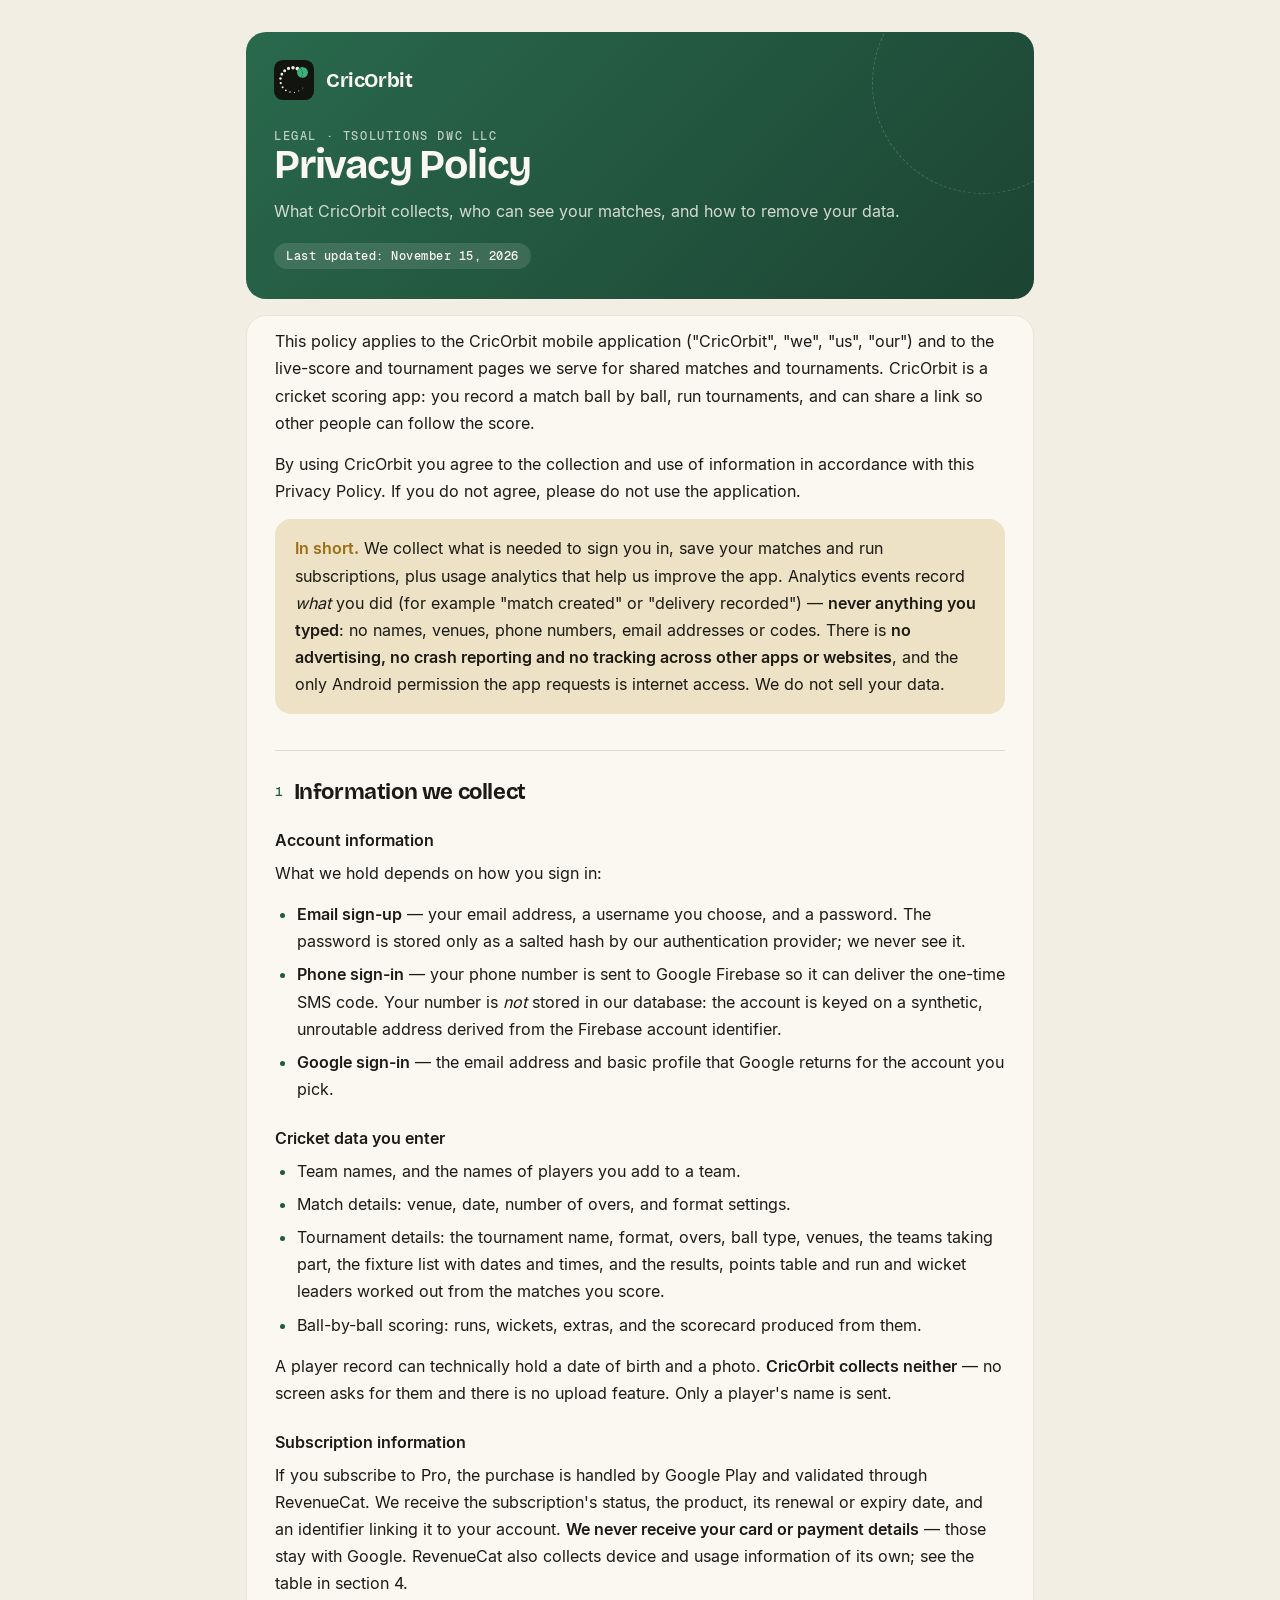
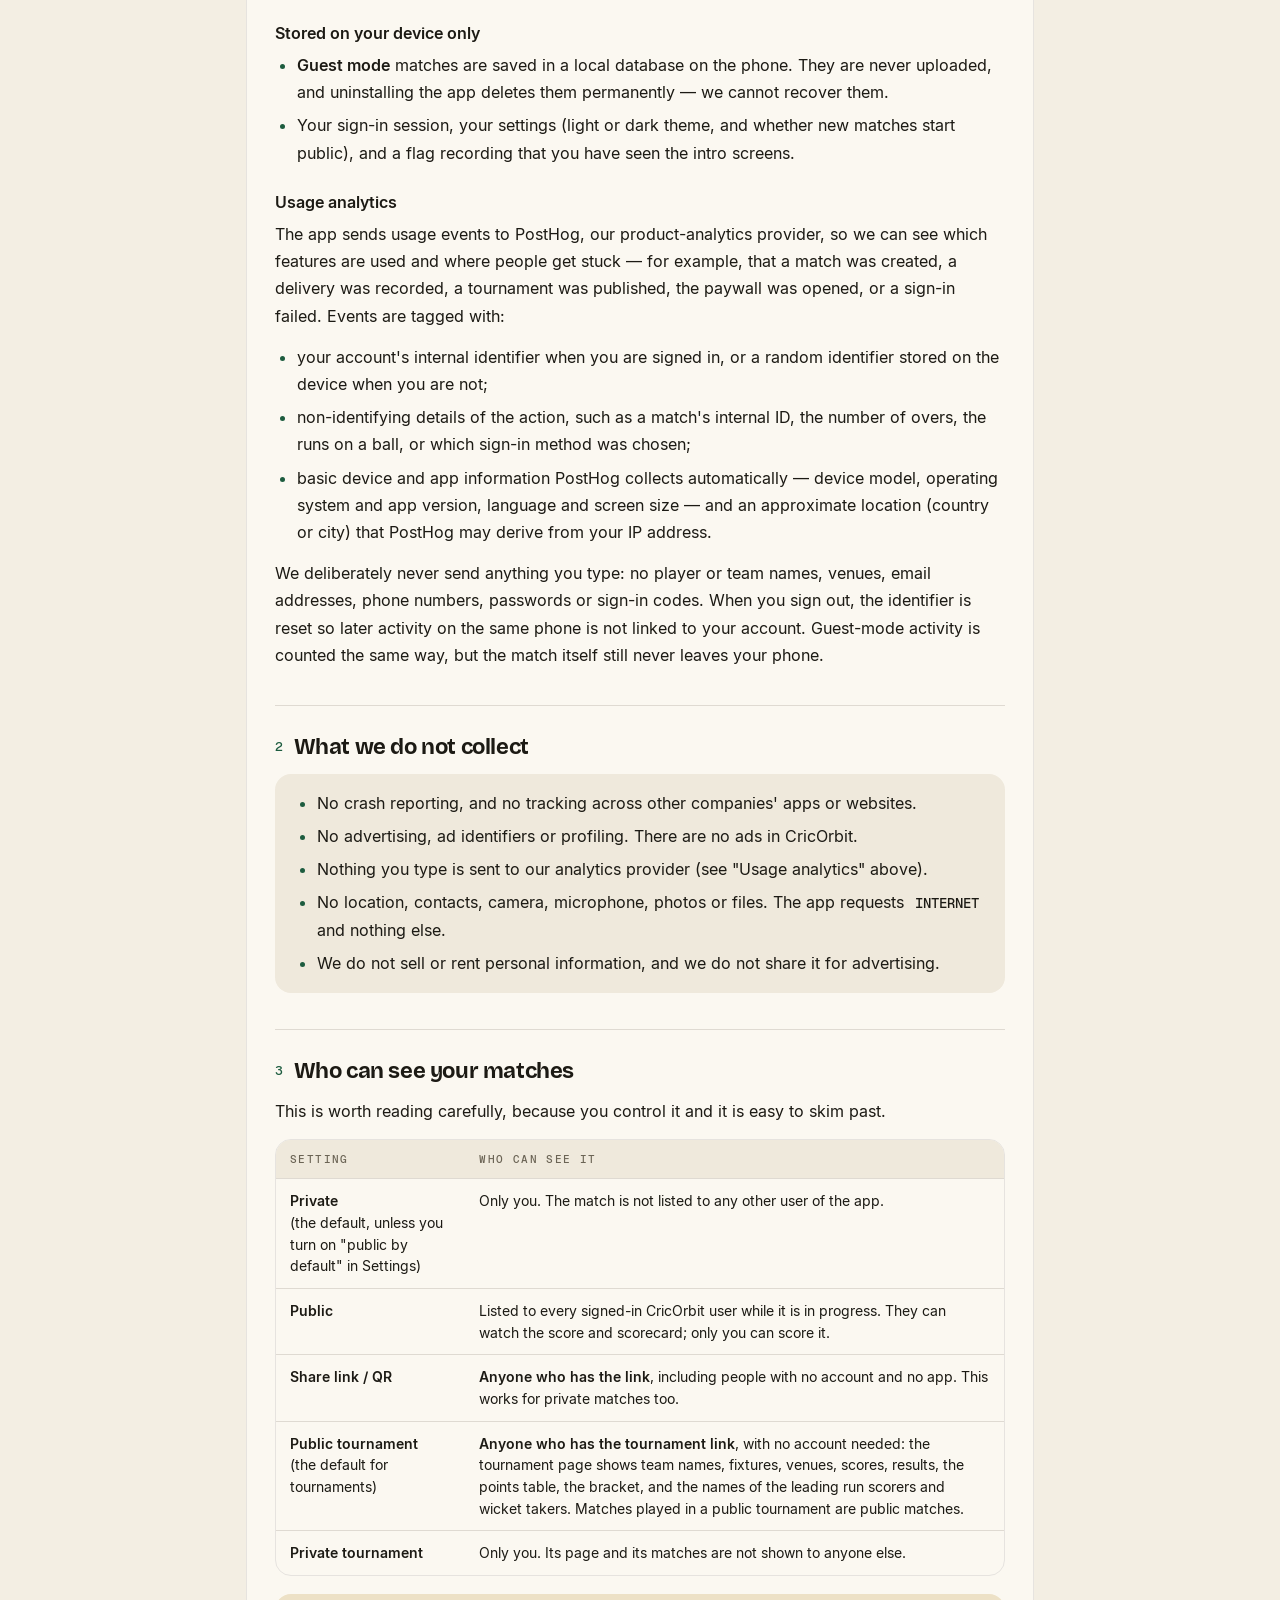
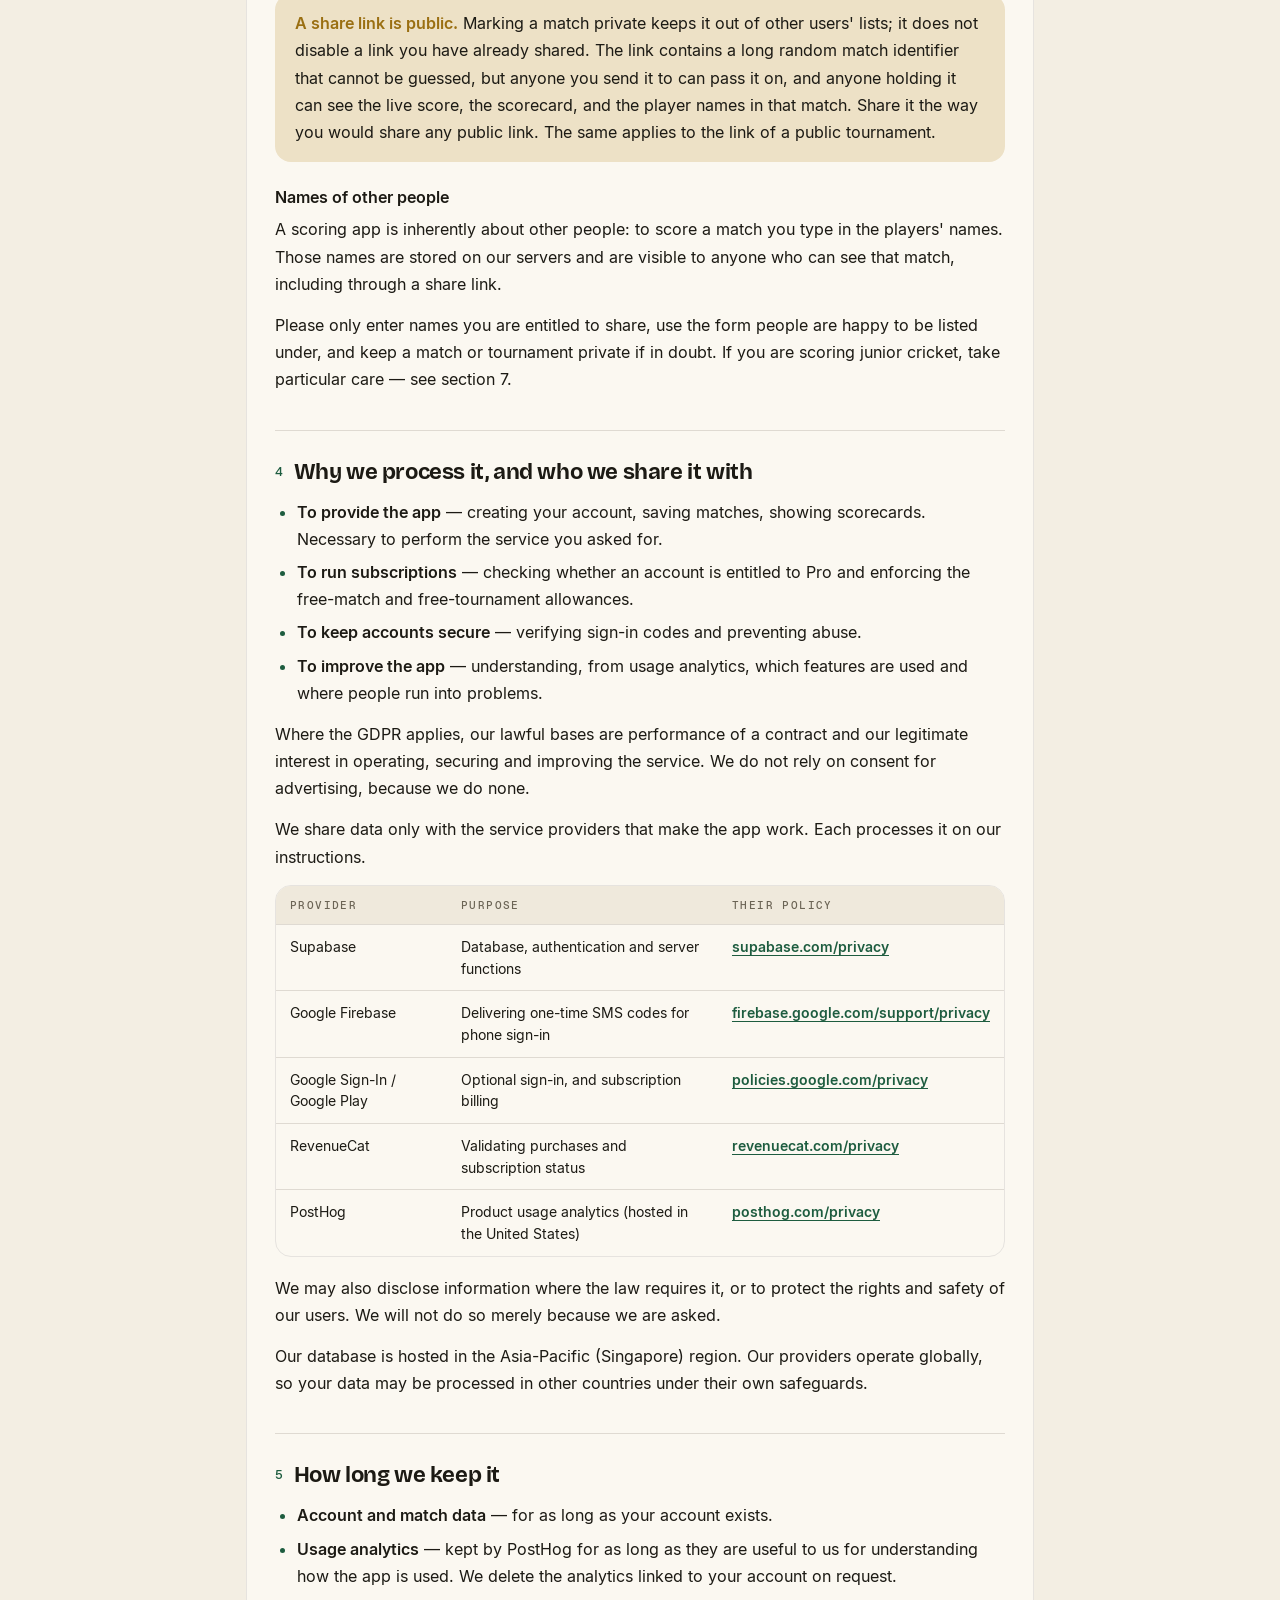
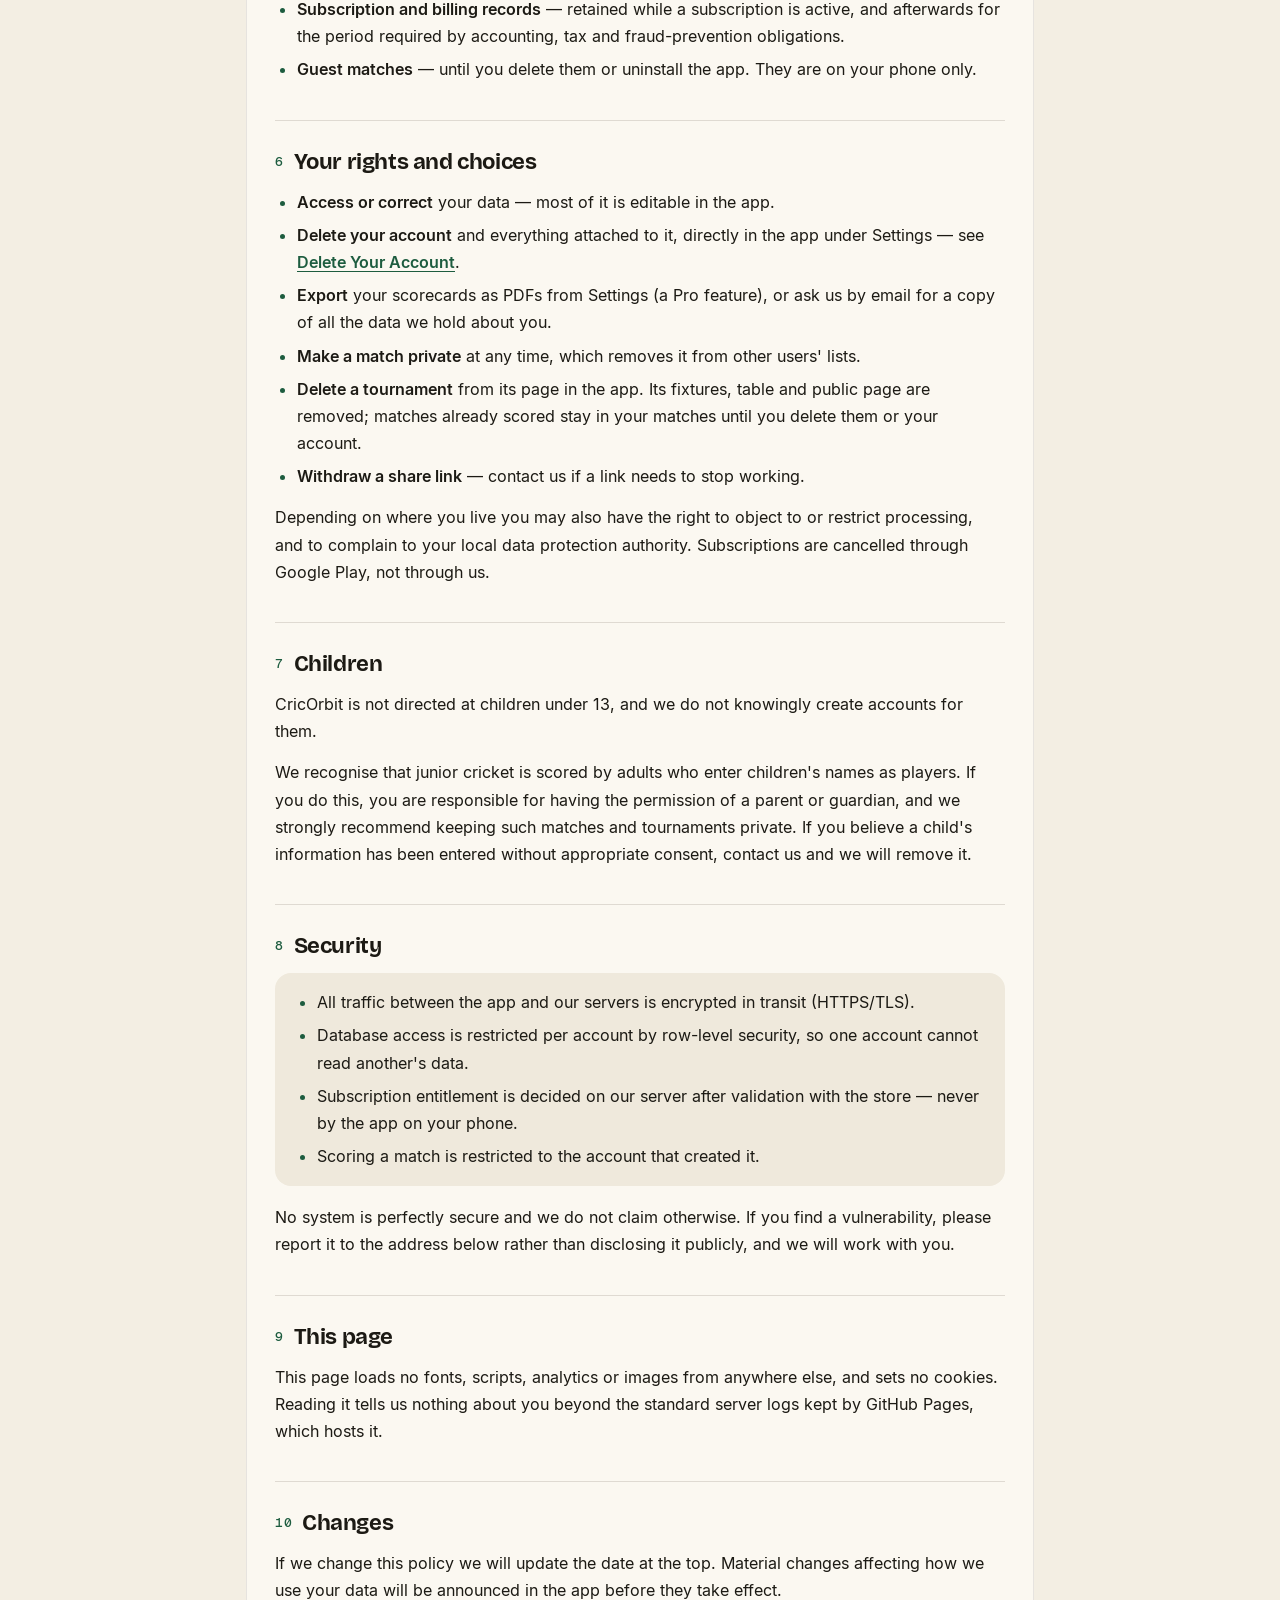
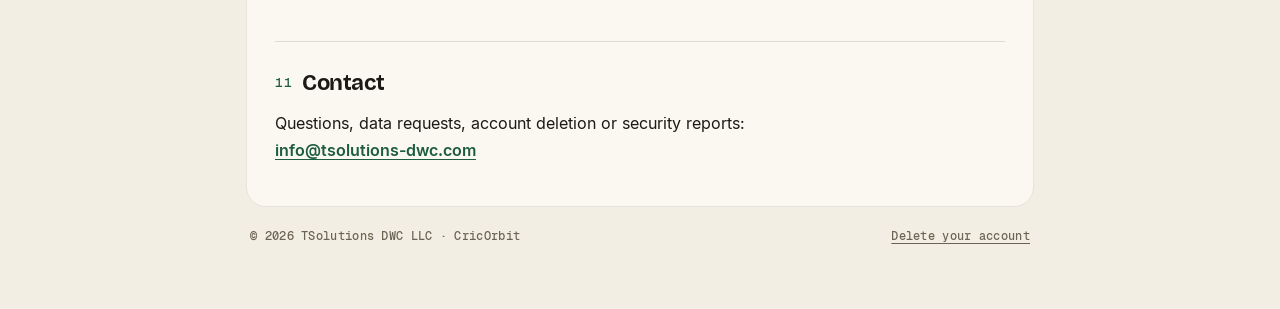
==== commit 615e6b19: "CricOrbit privacy policy: tournaments Covers tournament data (name, format, venues, teams, fixtures," ====
--- a/cricscorer/privacy-policy.html
+++ b/cricscorer/privacy-policy.html
@@ -14,11 +14,11 @@
   <p class="eyebrow">Legal &middot; TSolutions DWC LLC</p>
   <h1>Privacy Policy</h1>
   <p>What CricOrbit collects, who can see your matches, and how to remove your data.</p>
-  <span class="updated">Last updated: October 7, 2026</span>
+  <span class="updated">Last updated: November 15, 2026</span>
 </header>
 
 <main>
-<p>This policy applies to the CricOrbit mobile application ("CricOrbit", "we", "us", "our") and to the live-score pages we serve for shared matches. CricOrbit is a cricket scoring app: you record a match ball by ball, and you can share a link so other people can follow the score.</p>
+<p>This policy applies to the CricOrbit mobile application ("CricOrbit", "we", "us", "our") and to the live-score and tournament pages we serve for shared matches and tournaments. CricOrbit is a cricket scoring app: you record a match ball by ball, run tournaments, and can share a link so other people can follow the score.</p>
 
 <p>By using CricOrbit you agree to the collection and use of information in accordance with this Privacy Policy. If you do not agree, please do not use the application.</p>
 
@@ -40,6 +40,7 @@
 <ul>
   <li>Team names, and the names of players you add to a team.</li>
   <li>Match details: venue, date, number of overs, and format settings.</li>
+  <li>Tournament details: the tournament name, format, overs, ball type, venues, the teams taking part, the fixture list with dates and times, and the results, points table and run and wicket leaders worked out from the matches you score.</li>
   <li>Ball-by-ball scoring: runs, wickets, extras, and the scorecard produced from them.</li>
 </ul>
 <p>A player record can technically hold a date of birth and a photo. <strong>CricOrbit collects neither</strong> — no screen asks for them and there is no upload feature. Only a player's name is sent.</p>
@@ -54,7 +55,7 @@
 </ul>
 
 <h3>Usage analytics</h3>
-<p>The app sends usage events to PostHog, our product-analytics provider, so we can see which features are used and where people get stuck — for example, that a match was created, a delivery was recorded, the paywall was opened, or a sign-in failed. Events are tagged with:</p>
+<p>The app sends usage events to PostHog, our product-analytics provider, so we can see which features are used and where people get stuck — for example, that a match was created, a delivery was recorded, a tournament was published, the paywall was opened, or a sign-in failed. Events are tagged with:</p>
 <ul>
   <li>your account's internal identifier when you are signed in, or a random identifier stored on the device when you are not;</li>
   <li>non-identifying details of the action, such as a match's internal ID, the number of overs, the runs on a ball, or which sign-in method was chosen;</li>
@@ -81,20 +82,22 @@
   <tr><td><strong>Private</strong><br>(the default, unless you turn on "public by default" in Settings)</td><td>Only you. The match is not listed to any other user of the app.</td></tr>
   <tr><td><strong>Public</strong></td><td>Listed to every signed-in CricOrbit user while it is in progress. They can watch the score and scorecard; only you can score it.</td></tr>
   <tr><td><strong>Share link / QR</strong></td><td><strong>Anyone who has the link</strong>, including people with no account and no app. This works for private matches too.</td></tr>
+  <tr><td><strong>Public tournament</strong><br>(the default for tournaments)</td><td><strong>Anyone who has the tournament link</strong>, with no account needed: the tournament page shows team names, fixtures, venues, scores, results, the points table, the bracket, and the names of the leading run scorers and wicket takers. Matches played in a public tournament are public matches.</td></tr>
+  <tr><td><strong>Private tournament</strong></td><td>Only you. Its page and its matches are not shown to anyone else.</td></tr>
 </table></div>
 
 <div class="box flag">
-<p style="margin:0"><strong>A share link is public.</strong> Marking a match private keeps it out of other users' lists; it does not disable a link you have already shared. The link contains a long random match identifier that cannot be guessed, but anyone you send it to can pass it on, and anyone holding it can see the live score, the scorecard, and the player names in that match. Share it the way you would share any public link.</p>
+<p style="margin:0"><strong>A share link is public.</strong> Marking a match private keeps it out of other users' lists; it does not disable a link you have already shared. The link contains a long random match identifier that cannot be guessed, but anyone you send it to can pass it on, and anyone holding it can see the live score, the scorecard, and the player names in that match. Share it the way you would share any public link. The same applies to the link of a public tournament.</p>
 </div>
 
 <h3>Names of other people</h3>
 <p>A scoring app is inherently about other people: to score a match you type in the players' names. Those names are stored on our servers and are visible to anyone who can see that match, including through a share link.</p>
-<p>Please only enter names you are entitled to share, use the form people are happy to be listed under, and keep a match private if in doubt. If you are scoring junior cricket, take particular care — see section 7.</p>
+<p>Please only enter names you are entitled to share, use the form people are happy to be listed under, and keep a match or tournament private if in doubt. If you are scoring junior cricket, take particular care — see section 7.</p>
 
 <h2><span class="num">4</span>Why we process it, and who we share it with</h2>
 <ul>
   <li><strong>To provide the app</strong> — creating your account, saving matches, showing scorecards. Necessary to perform the service you asked for.</li>
-  <li><strong>To run subscriptions</strong> — checking whether an account is entitled to Pro and enforcing the free-match allowance.</li>
+  <li><strong>To run subscriptions</strong> — checking whether an account is entitled to Pro and enforcing the free-match and free-tournament allowances.</li>
   <li><strong>To keep accounts secure</strong> — verifying sign-in codes and preventing abuse.</li>
   <li><strong>To improve the app</strong> — understanding, from usage analytics, which features are used and where people run into problems.</li>
 </ul>
@@ -126,13 +129,14 @@
   <li><strong>Delete your account</strong> and everything attached to it, directly in the app under Settings — see <a href="account-deletion.html">Delete Your Account</a>.</li>
   <li><strong>Export</strong> your scorecards as PDFs from Settings (a Pro feature), or ask us by email for a copy of all the data we hold about you.</li>
   <li><strong>Make a match private</strong> at any time, which removes it from other users' lists.</li>
+  <li><strong>Delete a tournament</strong> from its page in the app. Its fixtures, table and public page are removed; matches already scored stay in your matches until you delete them or your account.</li>
   <li><strong>Withdraw a share link</strong> — contact us if a link needs to stop working.</li>
 </ul>
 <p>Depending on where you live you may also have the right to object to or restrict processing, and to complain to your local data protection authority. Subscriptions are cancelled through Google Play, not through us.</p>
 
 <h2><span class="num">7</span>Children</h2>
 <p>CricOrbit is not directed at children under 13, and we do not knowingly create accounts for them.</p>
-<p>We recognise that junior cricket is scored by adults who enter children's names as players. If you do this, you are responsible for having the permission of a parent or guardian, and we strongly recommend keeping such matches private. If you believe a child's information has been entered without appropriate consent, contact us and we will remove it.</p>
+<p>We recognise that junior cricket is scored by adults who enter children's names as players. If you do this, you are responsible for having the permission of a parent or guardian, and we strongly recommend keeping such matches and tournaments private. If you believe a child's information has been entered without appropriate consent, contact us and we will remove it.</p>
 
 <h2><span class="num">8</span>Security</h2>
 <div class="box">
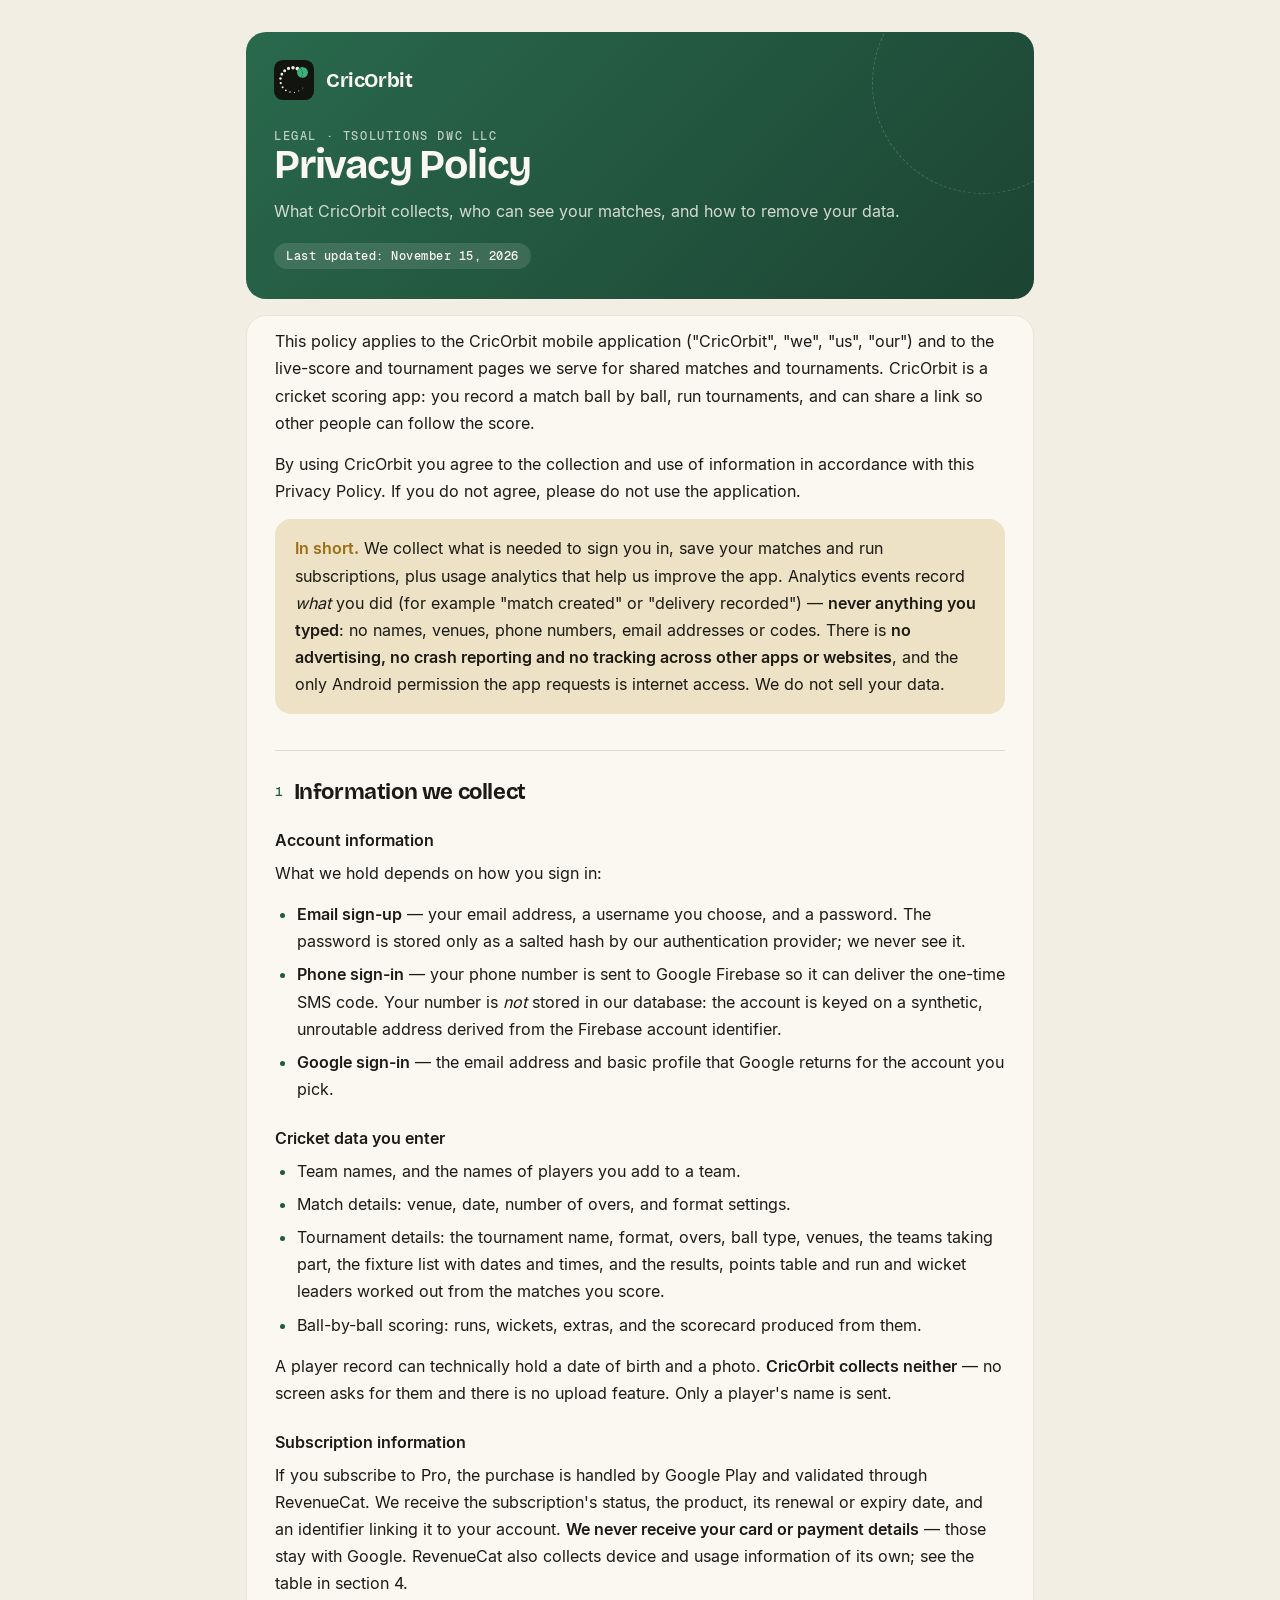
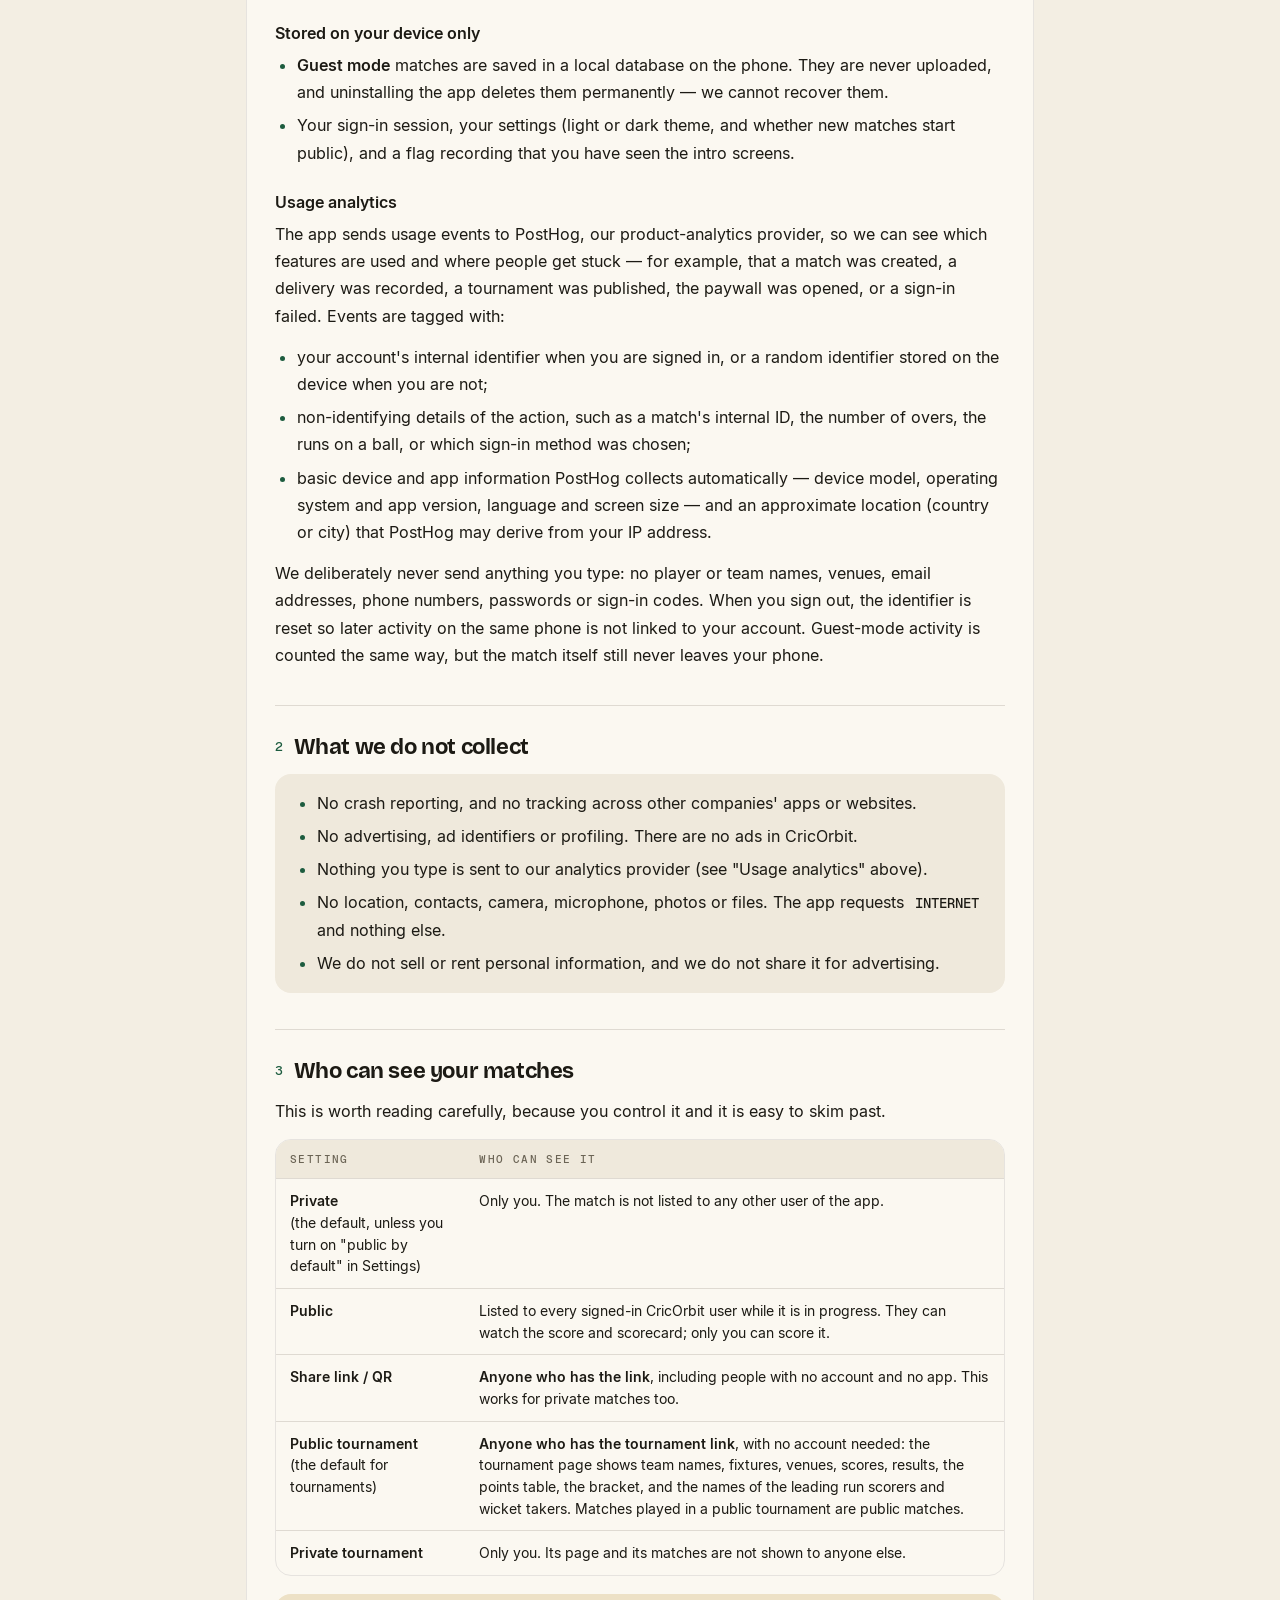
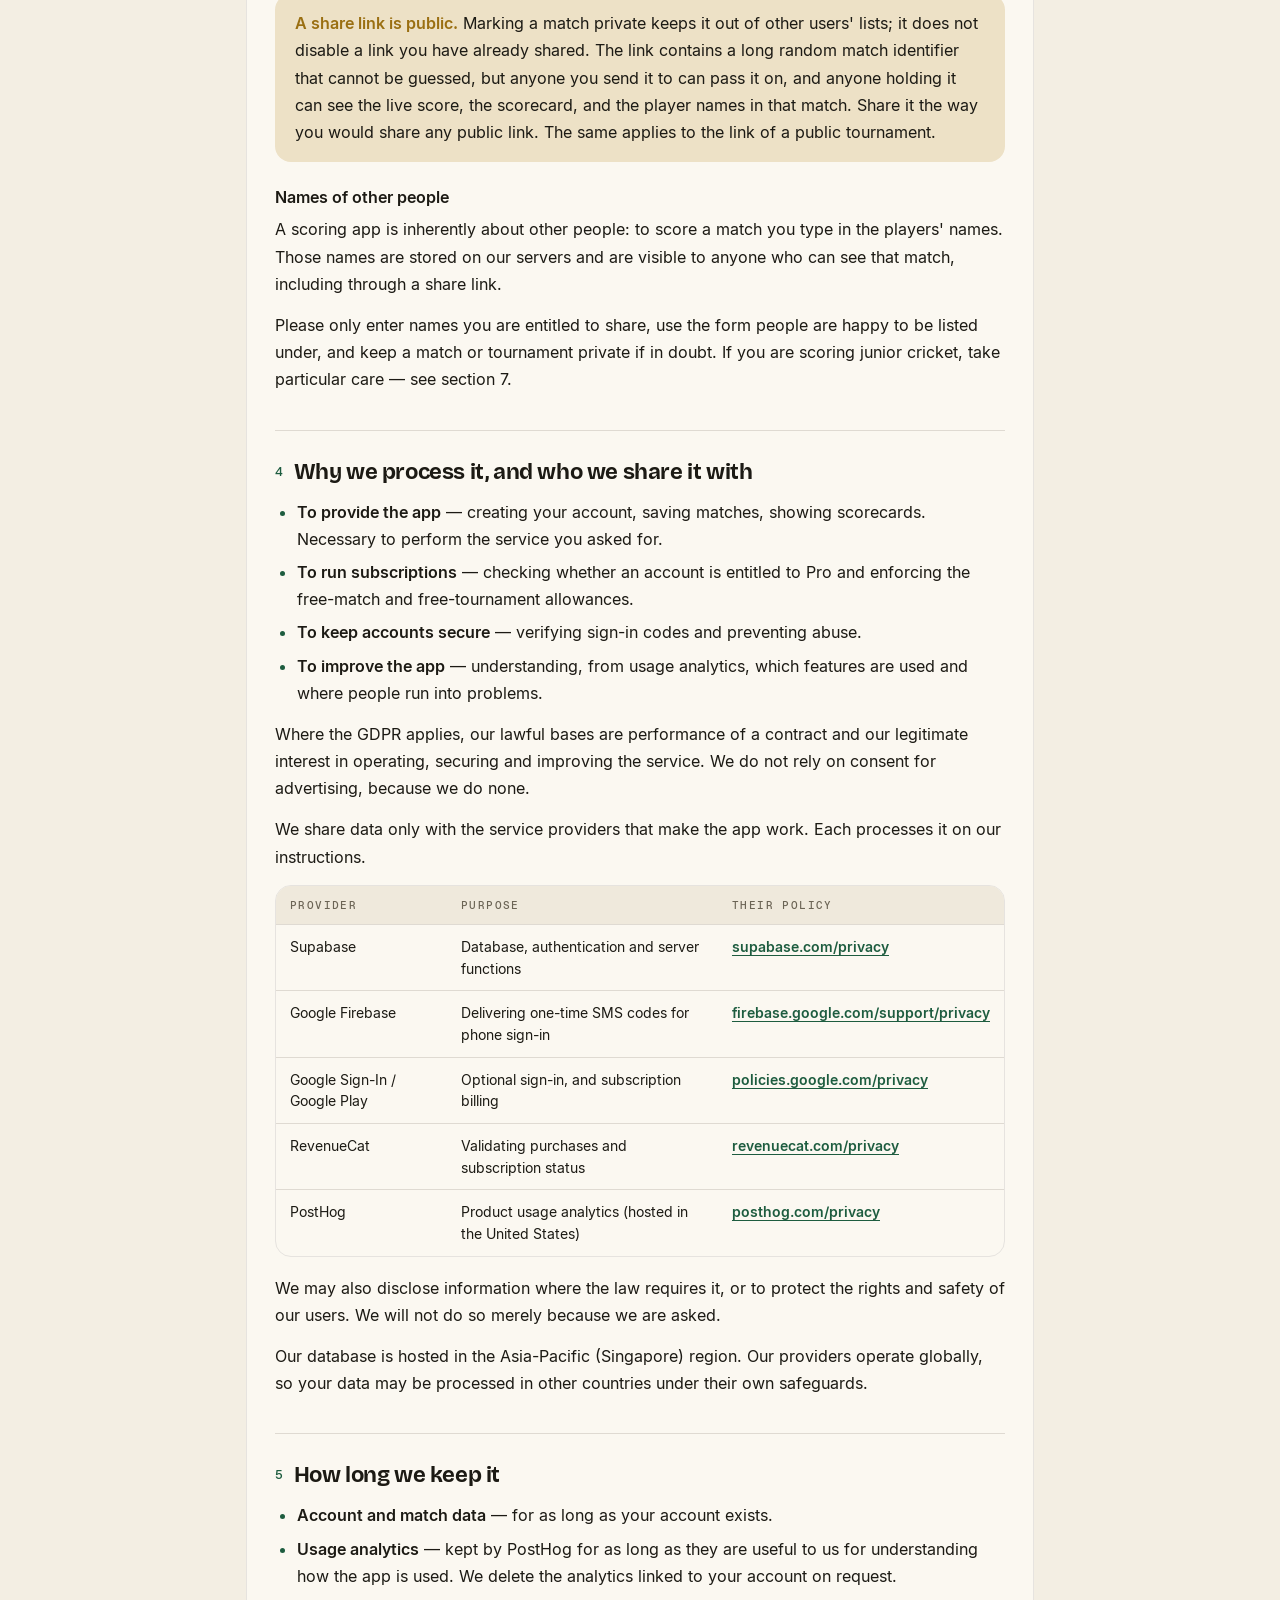
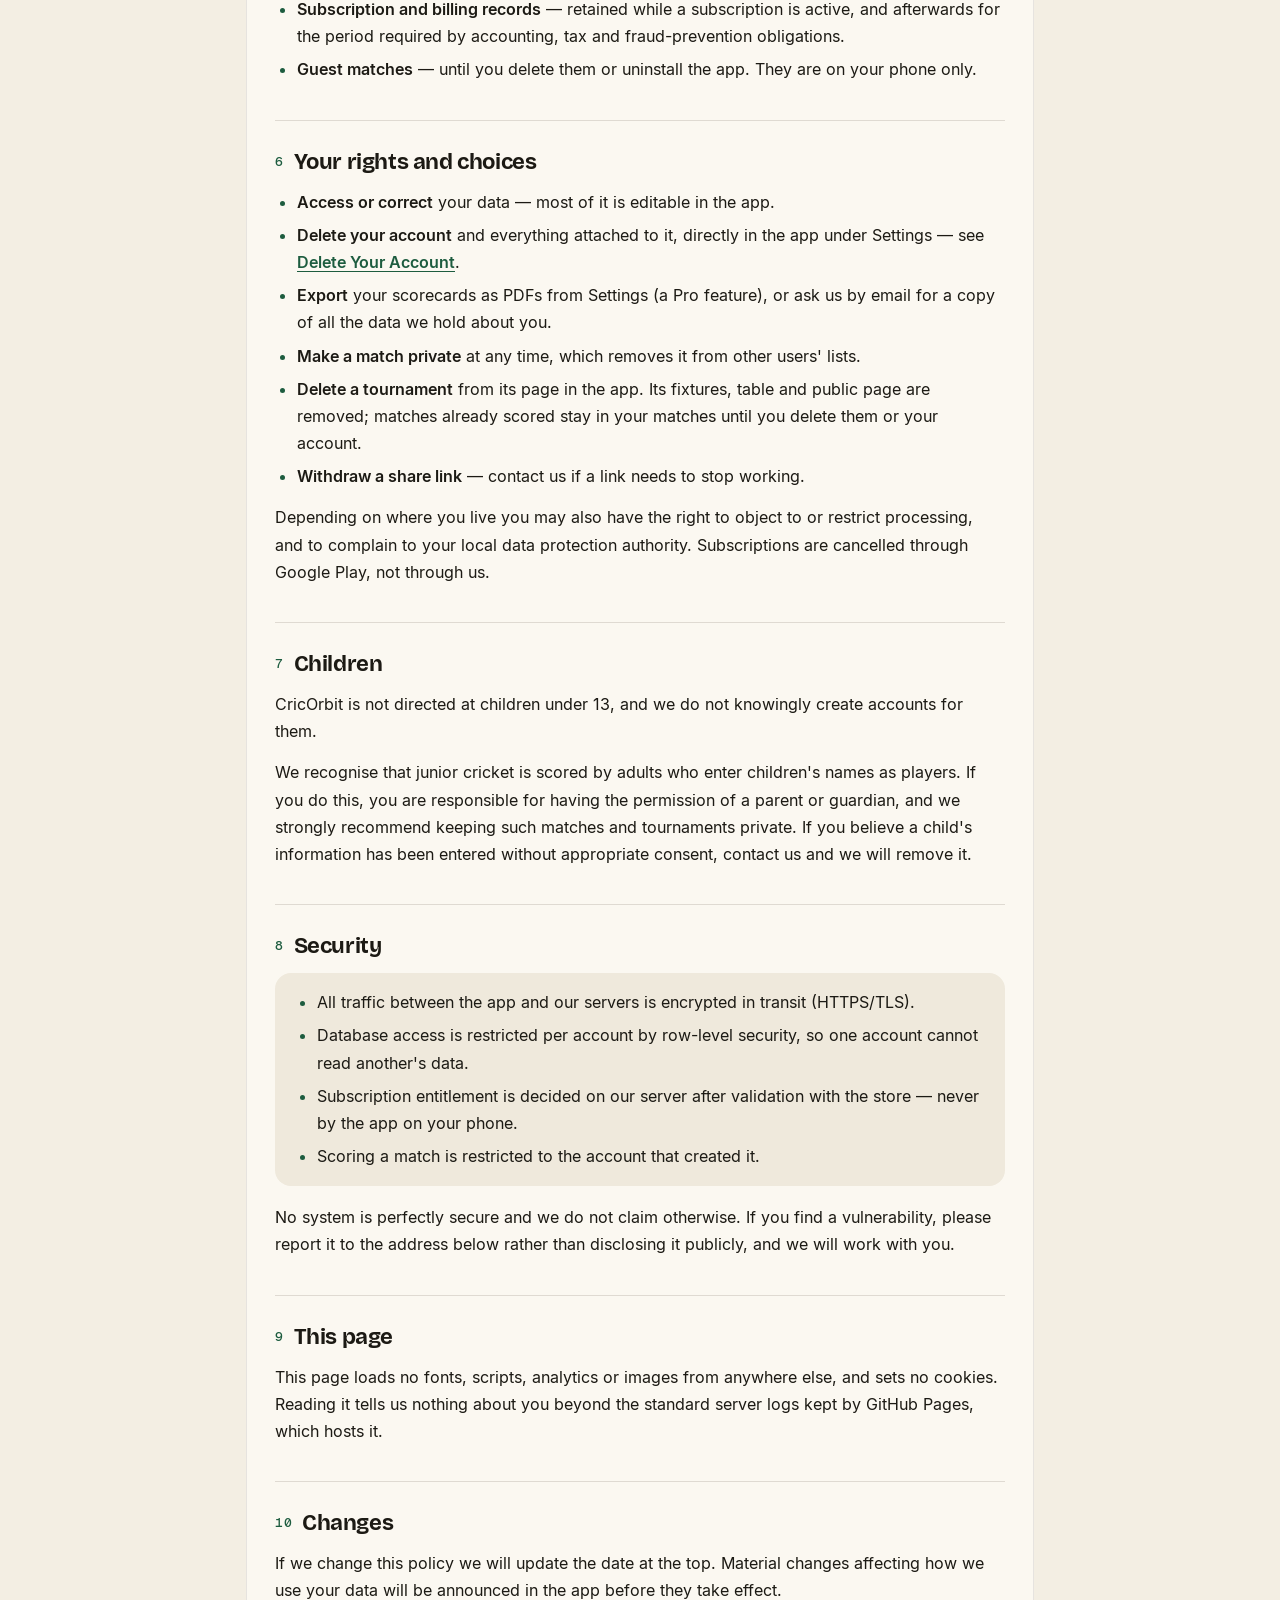
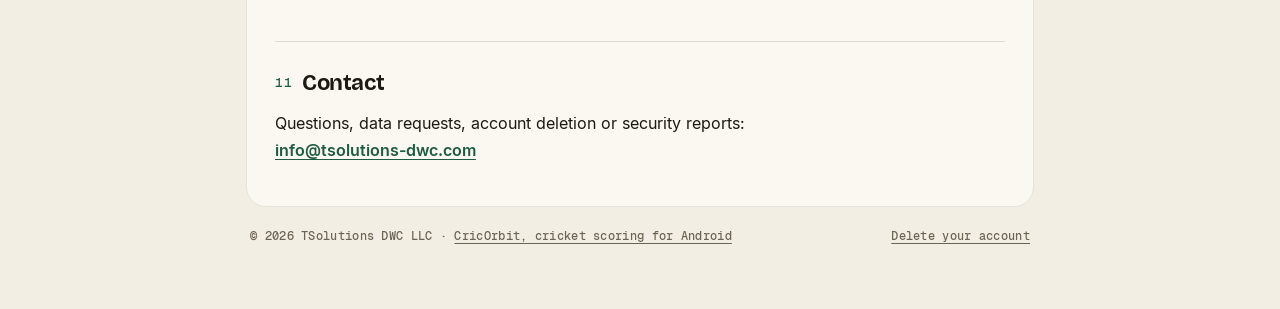
==== commit 62ede577: "CricOrbit pages: link to the app's site from the footer Co-Authored-By: Claude Opus 5.5 <noreply@ant" ====
--- a/cricscorer/privacy-policy.html
+++ b/cricscorer/privacy-policy.html
@@ -160,7 +160,7 @@
 <a href="mailto:info@tsolutions-dwc.com">info@tsolutions-dwc.com</a></p>
 </main>
 
-<footer><span>&copy; 2026 TSolutions DWC LLC &middot; CricOrbit</span><a href="account-deletion.html">Delete your account</a></footer>
+<footer><span>&copy; 2026 TSolutions DWC LLC &middot; <a href="https://cricorbit.tsolutions-dwc.com/">CricOrbit, cricket scoring for Android</a></span><a href="account-deletion.html">Delete your account</a></footer>
 </div>
 </body>
 </html>
